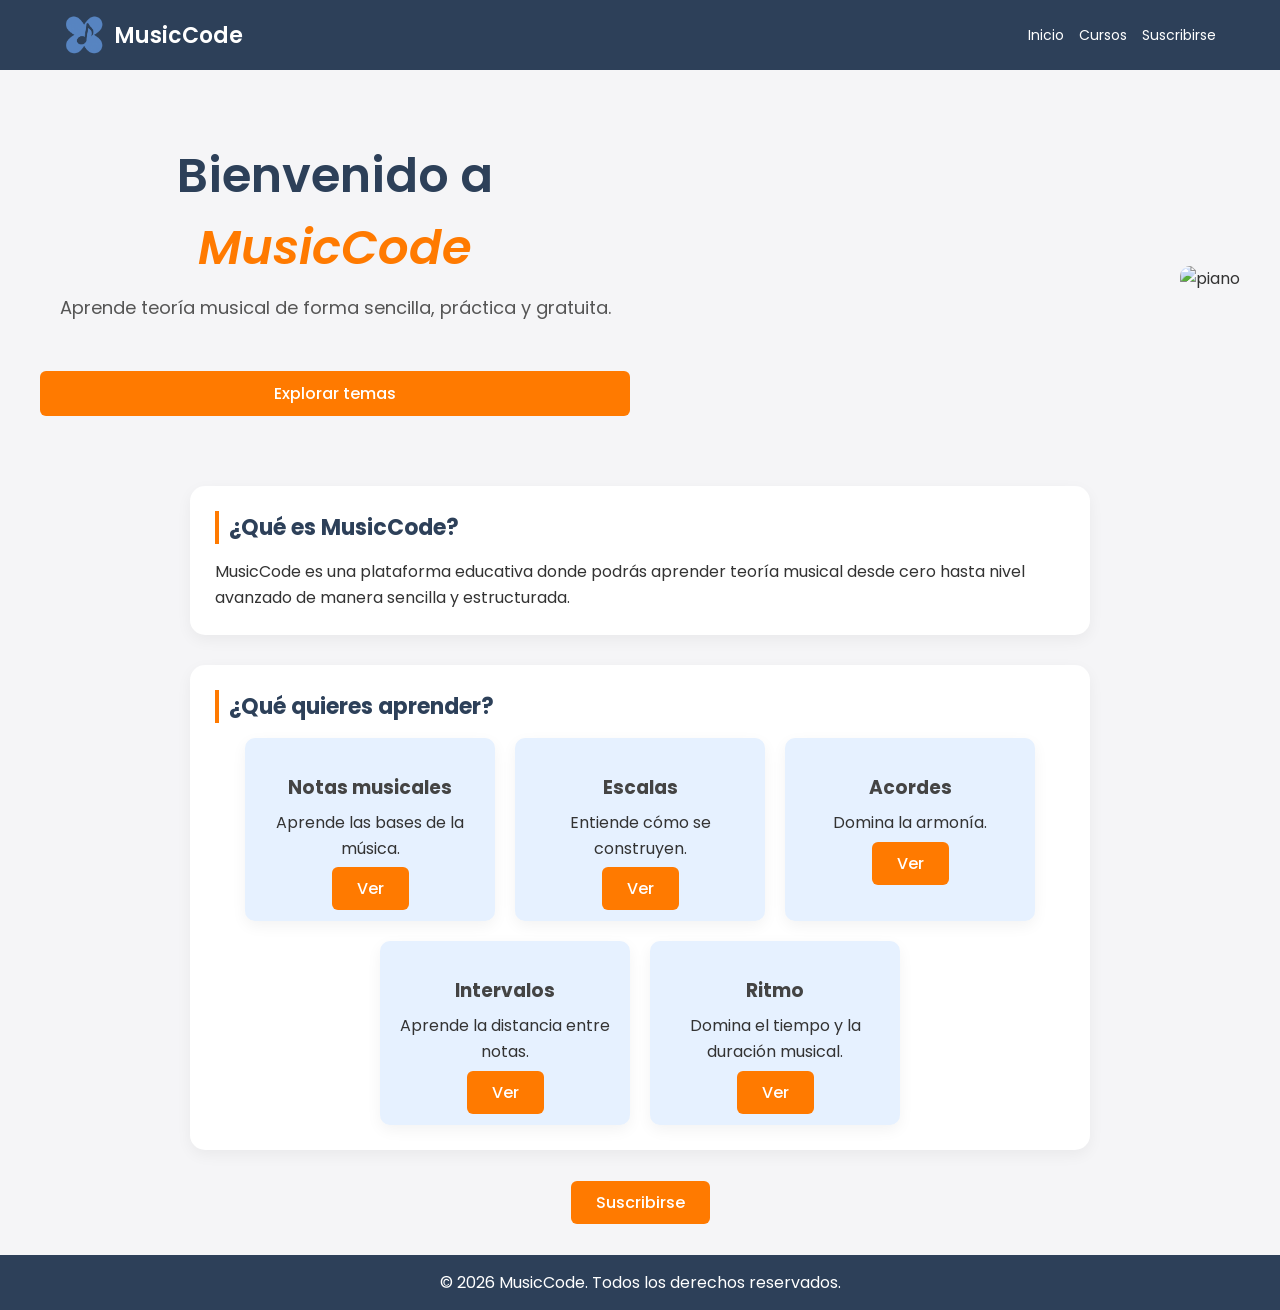
==== index.html @ dd3a49ca "Add files via upload" ====
<!DOCTYPE html>
<html lang="es">

<head>
    <meta charset="UTF-8">
    <meta name="viewport" content="width=device-width, initial-scale=1.0">
    <title>Music Code</title>
    <link rel="shortcut icon" href="img/111.ico" type="x-icon">
    <link rel="stylesheet" href="css/estiloIndex.css">
    <link href="https://fonts.googleapis.com/css2?family=Poppins:wght@300;400;600&display=swap" rel="stylesheet">
</head>

<body>
    <!-- nav -->
    <nav>
        <div class="contenedor-nav">
            <div class="logo">
                <img src="img/111.ico" alt="MusicCode">
                <span>MusicCode</span>
            </div>
            <button class="menu-toggle" aria-label="Abrir menú">☰</button>
            <div class="nav-links">
                <a href="#inicio" class="nav-link">Inicio</a>
                <a href="#cursos" class="nav-link">Cursos</a>
                <a href="subpáginas/Suscribirse.html" class="nav-link">Suscribirse</a> <!-- Quité el / -->
            </div>
        </div>
    </nav>

    <!-- Breve introducción -->
    <header class="hero" id="inicio">
        <div class="hero-texto">
            <h1 class="letrasG">Bienvenido a <em>MusicCode</em></h1>
            <p>Aprende teoría musical de forma sencilla, práctica y gratuita.</p>
            <a href="#cursos" class="btn-terciario">Explorar temas</a>
        </div>

        <div class="hero-img">
            <img src="img/imagen1.jpg" alt="piano">
        </div>
    </header>

    <!-- Sobre lo que trata -->
    <section class="tema-musical">
        <h2>¿Qué es MusicCode?</h2>
        <p>
            MusicCode es una plataforma educativa donde podrás aprender teoría musical
            desde cero hasta nivel avanzado de manera sencilla y estructurada.
        </p>
    </section>

    <!-- Parte cursos -->
    <section class="tema-musical" id="cursos">
        <h2>¿Qué quieres aprender?</h2>

        <div class="cards">
            <div class="card">
                <h3>Notas musicales</h3>
                <p>Aprende las bases de la música.</p>
                <a href="subpáginas/notas.html" class="btn-terciario">Ver</a> <!-- Quité el / -->
            </div>

            <div class="card">
                <h3>Escalas</h3>
                <p>Entiende cómo se construyen.</p>
                <a href="subpáginas/escalas.html" class="btn-terciario">Ver</a> <!-- Quité el / -->
            </div>

            <div class="card">
                <h3>Acordes</h3>
                <p>Domina la armonía.</p>
                <a href="subpáginas/acordes.html" class="btn-terciario">Ver</a> <!-- Quité el / -->
            </div>
            <div class="card">
                <h3>Intervalos</h3>
                <p>Aprende la distancia entre notas.</p>
                <a href="subpáginas/intervalos.html" class="btn-terciario">Ver</a> <!-- Quité el / -->
            </div>

            <div class="card">
                <h3>Ritmo</h3>
                <p>Domina el tiempo y la duración musical.</p>
                <a href="subpáginas/ritmo.html" class="btn-terciario">Ver</a> <!-- Quité el / -->
            </div>
        </div>
    </section>

    <!-- Parte botón suscribirse -->
    <section class="contenedor-botones">
        <a href="subpáginas/Suscribirse.html" class="btn-terciario">Suscribirse</a> <!-- Quité el / -->
    </section>

    <!-- Footer -->
    <footer>
        <p>&copy; 2026 MusicCode. Todos los derechos reservados.</p>
    </footer>
    <script src="js/app.js"></script>
</body>

</html>
---- css/estiloIndex.css ----
*{
    margin: 0;
    padding: 0;
    box-sizing: border-box;
}
.menu-toggle {
    display: none; /* Oculto en escritorio */
    background: none;
    border: none;
    color: white;
    font-size: 28px;
    cursor: pointer;
}
/* GENERAL */
body {
    background-color: #f5f5f7;
    color: #333;
    font-family: 'Poppins', sans-serif;
    padding-top: 100px;
}

/* NAVBAR */
nav {
    background-color: #2d4059;
    position: fixed;
    top: 0;
    width: 100%;
    z-index: 1000;
    padding: 15px 0;
}

.contenedor-nav {
    display: flex;
    justify-content: space-between;
    align-items: center;
    width: 90%;
    margin: auto;
}

.logo {
    display: flex;
    align-items: center;
    gap: 10px;
}

.logo img {
    width: 40px;
}

.logo span {
    color: white;
    font-size: 22px;
    font-weight: 600;
}

.nav-links {
    display: flex;
    gap: 15px;
}

.nav-link {
    color: #fff;
    text-decoration: none;
    font-size: 14px;
    transition: 0.3s;
}

.nav-link:hover {
    color: #ffd369;
}

/* HEADER */
header {
    text-align: center;
    padding: 60px 20px 40px;
}

.letrasG {
    font-size: 48px;
    font-weight: 600;
    color: #2d4059;
}

.letrasG em {
    color: #ff7a00;
}

header p {
    font-size: 18px;
    margin-top: 10px;
    color: #555;
}

/* HERO */
.hero {
    display: flex;
    align-items: center;
    justify-content: space-between;
    padding: 40px;
    gap: 20px;
}

.hero-texto {
    display: flex;
    flex-direction: column;
    justify-content: center;
    width: 50%;
}

.hero-texto .btn-terciario {
    margin-top: 50px;
}

.hero-img {
    width: 50%;
    text-align: right;
}

.hero-img img {
    width: 80%;
    border-radius: 10px;
}

/* SECCIONES */
.tema-musical {
    background: #fff;
    border-radius: 15px;
    padding: 25px;
    margin: 30px auto;
    max-width: 900px;
    box-shadow: 0 5px 15px rgba(0,0,0,0.05);
    transition: 0.3s;
}

.tema-musical:hover {
    transform: translateY(-4px);
}

.tema-musical h2 {
    font-size: 22px;
    margin-bottom: 15px;
    color: #2d4059;
    border-left: 4px solid #ff7a00;
    padding-left: 10px;
}

.tema-musical h3 {
    margin-top: 15px;
    color: #444;
}

.tema-musical p {
    line-height: 1.6;
    margin-top: 8px;
}

.tema-musical ul {
    margin-left: 20px;
    margin-top: 10px;
}

/* CARDS */
.cards {
    display: flex;
    flex-wrap: wrap;
    gap: 20px;
    justify-content: center;
}

.card {
    background: #e6f1ff;
    padding: 20px;
    border-radius: 10px;
    width: 250px;
    text-align: center;
    box-shadow: 0 5px 15px rgba(0,0,0,0.05);
    transition: 0.3s;
}

.card:hover {
    transform: translateY(-5px);
}
.card p {
    margin-bottom: 15px;
}
/* BOTONES */
.contenedor-botones {
    text-align: center;
    margin: 40px 0;
}

.btn-terciario {
    background-color: #ff7a00;
    color: white;   
    padding: 10px 25px;
    border-radius: 6px;
    text-decoration: none;  
    font-weight: 500;
    transition: 0.3s;
}

.btn-terciario:hover {
    background-color: #e56700;
}
.btn-terciario:active {
    transform: scale(0.95);
}
/* FOOTER */
footer {
    background-color: #2d4059;
    color: white;
    text-align: center;
    padding: 15px;
    margin-top: 30px;
}

/* RESPONSIVE */
@media (max-width: 768px) {
    .hero {
        flex-direction: column;
        text-align: center;
    }

    .hero-texto,
    .hero-img {
        width: 100%;
    }

    .hero-img img {
        width: 100%;
    }

    .nav-links {
        display: none;
    }

    .letrasG {
        font-size: 32px;
    }

    header p {
        font-size: 16px;
    }
}
@media (max-width: 768px) {
    .menu-toggle {
        display: block;
    }
    .nav-links {
        display: none;
        flex-direction: column;
        width: 100%;
        background-color: #2d4059;
        position: absolute;
        top: 70px;
        left: 0;
        padding: 20px;
        text-align: center;
    }
    .nav-links.active {
        display: flex;
    }
}
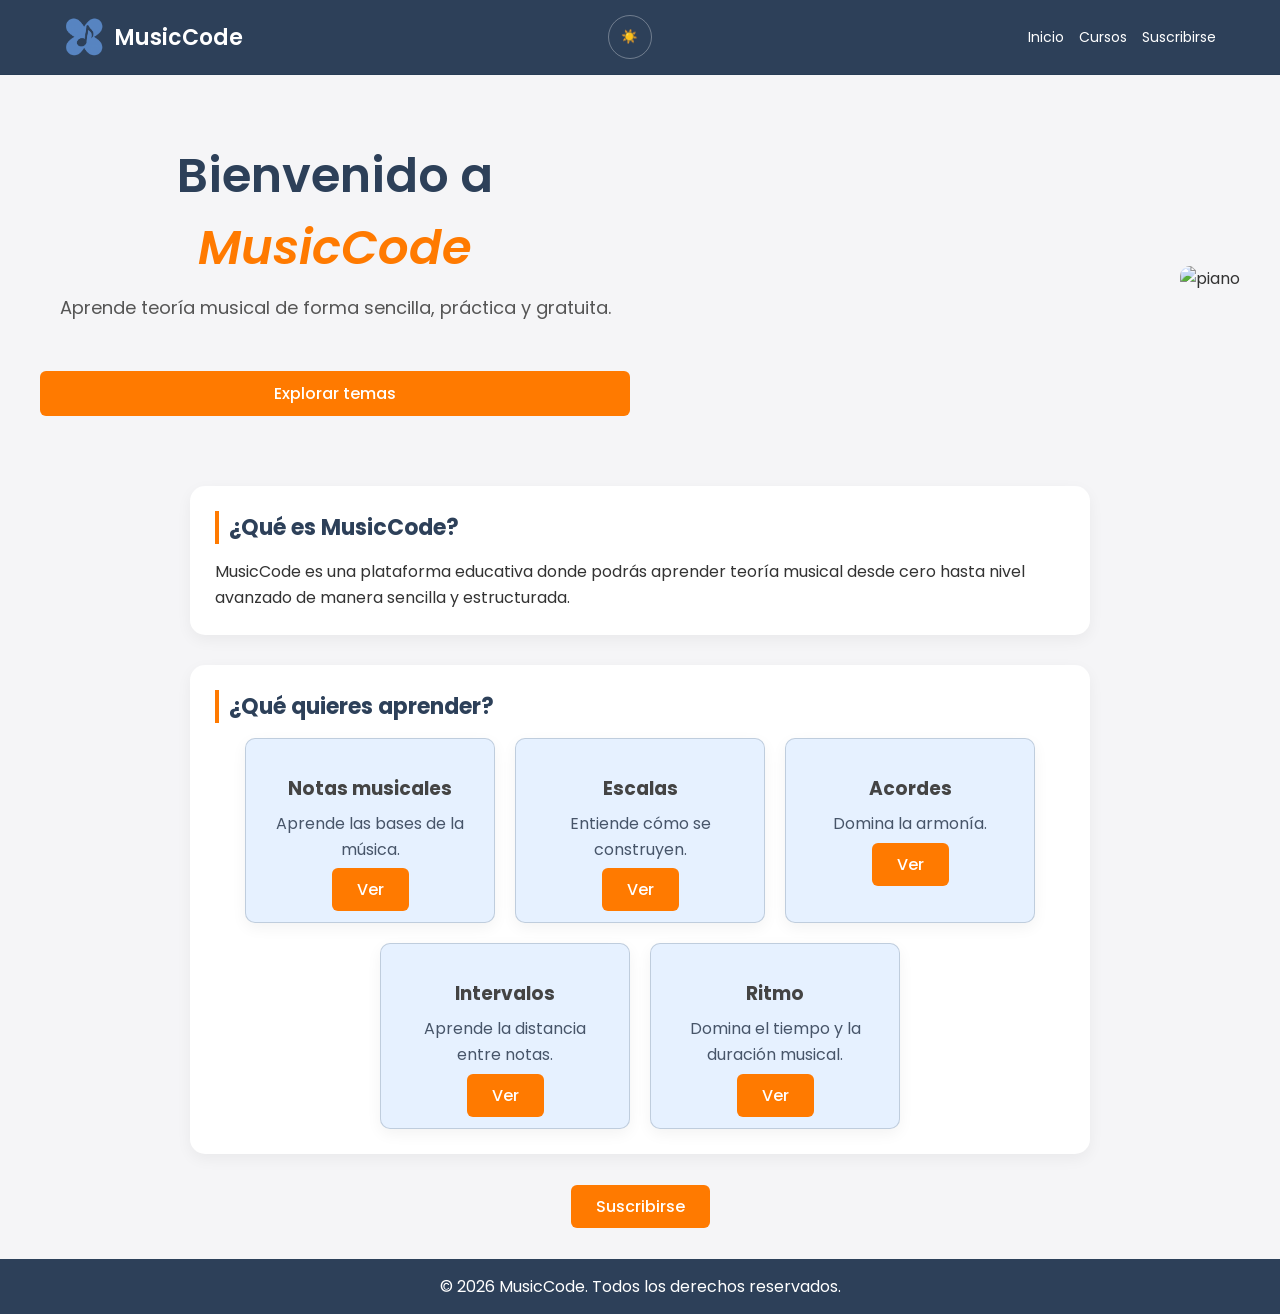
==== commit 7706cdb3: "commit inicial" ====
--- a/index.html
+++ b/index.html
@@ -1,100 +1,105 @@
-<!DOCTYPE html>
-<html lang="es">
-
-<head>
-    <meta charset="UTF-8">
-    <meta name="viewport" content="width=device-width, initial-scale=1.0">
-    <title>Music Code</title>
-    <link rel="shortcut icon" href="img/111.ico" type="x-icon">
-    <link rel="stylesheet" href="css/estiloIndex.css">
-    <link href="https://fonts.googleapis.com/css2?family=Poppins:wght@300;400;600&display=swap" rel="stylesheet">
-</head>
-
-<body>
-    <!-- nav -->
-    <nav>
-        <div class="contenedor-nav">
-            <div class="logo">
-                <img src="img/111.ico" alt="MusicCode">
-                <span>MusicCode</span>
-            </div>
-            <button class="menu-toggle" aria-label="Abrir menú">☰</button>
-            <div class="nav-links">
-                <a href="#inicio" class="nav-link">Inicio</a>
-                <a href="#cursos" class="nav-link">Cursos</a>
-                <a href="subpáginas/Suscribirse.html" class="nav-link">Suscribirse</a> <!-- Quité el / -->
-            </div>
-        </div>
-    </nav>
-
-    <!-- Breve introducción -->
-    <header class="hero" id="inicio">
-        <div class="hero-texto">
-            <h1 class="letrasG">Bienvenido a <em>MusicCode</em></h1>
-            <p>Aprende teoría musical de forma sencilla, práctica y gratuita.</p>
-            <a href="#cursos" class="btn-terciario">Explorar temas</a>
-        </div>
-
-        <div class="hero-img">
-            <img src="img/imagen1.jpg" alt="piano">
-        </div>
-    </header>
-
-    <!-- Sobre lo que trata -->
-    <section class="tema-musical">
-        <h2>¿Qué es MusicCode?</h2>
-        <p>
-            MusicCode es una plataforma educativa donde podrás aprender teoría musical
-            desde cero hasta nivel avanzado de manera sencilla y estructurada.
-        </p>
-    </section>
-
-    <!-- Parte cursos -->
-    <section class="tema-musical" id="cursos">
-        <h2>¿Qué quieres aprender?</h2>
-
-        <div class="cards">
-            <div class="card">
-                <h3>Notas musicales</h3>
-                <p>Aprende las bases de la música.</p>
-                <a href="subpáginas/notas.html" class="btn-terciario">Ver</a> <!-- Quité el / -->
-            </div>
-
-            <div class="card">
-                <h3>Escalas</h3>
-                <p>Entiende cómo se construyen.</p>
-                <a href="subpáginas/escalas.html" class="btn-terciario">Ver</a> <!-- Quité el / -->
-            </div>
-
-            <div class="card">
-                <h3>Acordes</h3>
-                <p>Domina la armonía.</p>
-                <a href="subpáginas/acordes.html" class="btn-terciario">Ver</a> <!-- Quité el / -->
-            </div>
-            <div class="card">
-                <h3>Intervalos</h3>
-                <p>Aprende la distancia entre notas.</p>
-                <a href="subpáginas/intervalos.html" class="btn-terciario">Ver</a> <!-- Quité el / -->
-            </div>
-
-            <div class="card">
-                <h3>Ritmo</h3>
-                <p>Domina el tiempo y la duración musical.</p>
-                <a href="subpáginas/ritmo.html" class="btn-terciario">Ver</a> <!-- Quité el / -->
-            </div>
-        </div>
-    </section>
-
-    <!-- Parte botón suscribirse -->
-    <section class="contenedor-botones">
-        <a href="subpáginas/Suscribirse.html" class="btn-terciario">Suscribirse</a> <!-- Quité el / -->
-    </section>
-
-    <!-- Footer -->
-    <footer>
-        <p>&copy; 2026 MusicCode. Todos los derechos reservados.</p>
-    </footer>
-    <script src="js/app.js"></script>
-</body>
-
+<!DOCTYPE html>
+<html lang="es">
+
+<head>
+    <meta charset="UTF-8">
+    <meta name="viewport" content="width=device-width, initial-scale=1.0">
+    <title>Music Code</title>
+    <link rel="shortcut icon" href="img/111.ico" type="x-icon">
+    <link rel="stylesheet" href="css/estiloIndex.css">
+    <link href="https://fonts.googleapis.com/css2?family=Poppins:wght@300;400;600&display=swap" rel="stylesheet">
+</head>
+
+<body>
+    <!-- nav -->
+    <nav>
+        <div class="contenedor-nav">
+            <div class="logo">
+                <img src="img/111.ico" alt="MusicCode">
+                <span>MusicCode</span>
+            </div>
+            <button class="theme-toggle" id="themeToggle" aria-label="Activar modo oscuro" title="Cambiar tema">
+                <span class="icon-sun" aria-hidden="true">☀️</span>
+                <span class="icon-moon" aria-hidden="true">🌙</span>
+            </button>
+            <button class="menu-toggle" aria-label="Abrir menú">☰</button>
+            <div class="nav-links">
+                <a href="#inicio" class="nav-link">Inicio</a>
+                <a href="#cursos" class="nav-link">Cursos</a>
+                <a href="subpáginas/Suscribirse.html" class="nav-link">Suscribirse</a>
+            </div>
+        </div>
+    </nav>
+
+    <!-- Breve introducción -->
+    <header class="hero" id="inicio">
+        <div class="hero-texto">
+            <h1 class="letrasG">Bienvenido a <em>MusicCode</em></h1>
+            <p>Aprende teoría musical de forma sencilla, práctica y gratuita.</p>
+            <a href="#cursos" class="btn-terciario">Explorar temas</a>
+        </div>
+
+        <div class="hero-img">
+            <img src="img/imagen1.jpg" alt="piano">
+        </div>
+    </header>
+
+    <!-- Sobre lo que trata -->
+    <section class="tema-musical">
+        <h2>¿Qué es MusicCode?</h2>
+        <p>
+            MusicCode es una plataforma educativa donde podrás aprender teoría musical
+            desde cero hasta nivel avanzado de manera sencilla y estructurada.
+        </p>
+    </section>
+
+    <!-- Parte cursos -->
+    <section class="tema-musical" id="cursos">
+        <h2>¿Qué quieres aprender?</h2>
+
+        <div class="cards">
+            <div class="card">
+                <h3>Notas musicales</h3>
+                <p>Aprende las bases de la música.</p>
+                <a href="subpáginas/notas.html" class="btn-terciario">Ver</a>
+            </div>
+
+            <div class="card">
+                <h3>Escalas</h3>
+                <p>Entiende cómo se construyen.</p>
+                <a href="subpáginas/escalas.html" class="btn-terciario">Ver</a>
+            </div>
+
+            <div class="card">
+                <h3>Acordes</h3>
+                <p>Domina la armonía.</p>
+                <a href="subpáginas/acordes.html" class="btn-terciario">Ver</a>
+            </div>
+            <div class="card">
+                <h3>Intervalos</h3>
+                <p>Aprende la distancia entre notas.</p>
+                <a href="subpáginas/intervalos.html" class="btn-terciario">Ver</a>
+            </div>
+
+            <div class="card">
+                <h3>Ritmo</h3>
+                <p>Domina el tiempo y la duración musical.</p>
+                <a href="subpáginas/ritmo.html" class="btn-terciario">Ver</a>
+            </div>
+        </div>
+    </section>
+
+    <!-- Parte botón suscribirse -->
+    <section class="contenedor-botones">
+        <a href="subpáginas/Suscribirse.html" class="btn-terciario">Suscribirse</a>
+    </section>
+
+    <!-- Footer -->
+    <footer>
+        <p>&copy; 2026 MusicCode. Todos los derechos reservados.</p>
+    </footer>
+    <script src="js/app.js"></script>
+    <script src="js/interactivo.js"></script>
+</body>
+
 </html>
--- a/css/estiloIndex.css
+++ b/css/estiloIndex.css
@@ -1,263 +1,417 @@
-*{
-    margin: 0;
-    padding: 0;
-    box-sizing: border-box;
-}
-.menu-toggle {
-    display: none; /* Oculto en escritorio */
-    background: none;
-    border: none;
-    color: white;
-    font-size: 28px;
-    cursor: pointer;
-}
-/* GENERAL */
-body {
-    background-color: #f5f5f7;
-    color: #333;
-    font-family: 'Poppins', sans-serif;
-    padding-top: 100px;
-}
-
-/* NAVBAR */
-nav {
-    background-color: #2d4059;
-    position: fixed;
-    top: 0;
-    width: 100%;
-    z-index: 1000;
-    padding: 15px 0;
-}
-
-.contenedor-nav {
-    display: flex;
-    justify-content: space-between;
-    align-items: center;
-    width: 90%;
-    margin: auto;
-}
-
-.logo {
-    display: flex;
-    align-items: center;
-    gap: 10px;
-}
-
-.logo img {
-    width: 40px;
-}
-
-.logo span {
-    color: white;
-    font-size: 22px;
-    font-weight: 600;
-}
-
-.nav-links {
-    display: flex;
-    gap: 15px;
-}
-
-.nav-link {
-    color: #fff;
-    text-decoration: none;
-    font-size: 14px;
-    transition: 0.3s;
-}
-
-.nav-link:hover {
-    color: #ffd369;
-}
-
-/* HEADER */
-header {
-    text-align: center;
-    padding: 60px 20px 40px;
-}
-
-.letrasG {
-    font-size: 48px;
-    font-weight: 600;
-    color: #2d4059;
-}
-
-.letrasG em {
-    color: #ff7a00;
-}
-
-header p {
-    font-size: 18px;
-    margin-top: 10px;
-    color: #555;
-}
-
-/* HERO */
-.hero {
-    display: flex;
-    align-items: center;
-    justify-content: space-between;
-    padding: 40px;
-    gap: 20px;
-}
-
-.hero-texto {
-    display: flex;
-    flex-direction: column;
-    justify-content: center;
-    width: 50%;
-}
-
-.hero-texto .btn-terciario {
-    margin-top: 50px;
-}
-
-.hero-img {
-    width: 50%;
-    text-align: right;
-}
-
-.hero-img img {
-    width: 80%;
-    border-radius: 10px;
-}
-
-/* SECCIONES */
-.tema-musical {
-    background: #fff;
-    border-radius: 15px;
-    padding: 25px;
-    margin: 30px auto;
-    max-width: 900px;
-    box-shadow: 0 5px 15px rgba(0,0,0,0.05);
-    transition: 0.3s;
-}
-
-.tema-musical:hover {
-    transform: translateY(-4px);
-}
-
-.tema-musical h2 {
-    font-size: 22px;
-    margin-bottom: 15px;
-    color: #2d4059;
-    border-left: 4px solid #ff7a00;
-    padding-left: 10px;
-}
-
-.tema-musical h3 {
-    margin-top: 15px;
-    color: #444;
-}
-
-.tema-musical p {
-    line-height: 1.6;
-    margin-top: 8px;
-}
-
-.tema-musical ul {
-    margin-left: 20px;
-    margin-top: 10px;
-}
-
-/* CARDS */
-.cards {
-    display: flex;
-    flex-wrap: wrap;
-    gap: 20px;
-    justify-content: center;
-}
-
-.card {
-    background: #e6f1ff;
-    padding: 20px;
-    border-radius: 10px;
-    width: 250px;
-    text-align: center;
-    box-shadow: 0 5px 15px rgba(0,0,0,0.05);
-    transition: 0.3s;
-}
-
-.card:hover {
-    transform: translateY(-5px);
-}
-.card p {
-    margin-bottom: 15px;
-}
-/* BOTONES */
-.contenedor-botones {
-    text-align: center;
-    margin: 40px 0;
-}
-
-.btn-terciario {
-    background-color: #ff7a00;
-    color: white;   
-    padding: 10px 25px;
-    border-radius: 6px;
-    text-decoration: none;  
-    font-weight: 500;
-    transition: 0.3s;
-}
-
-.btn-terciario:hover {
-    background-color: #e56700;
-}
-.btn-terciario:active {
-    transform: scale(0.95);
-}
-/* FOOTER */
-footer {
-    background-color: #2d4059;
-    color: white;
-    text-align: center;
-    padding: 15px;
-    margin-top: 30px;
-}
-
-/* RESPONSIVE */
-@media (max-width: 768px) {
-    .hero {
-        flex-direction: column;
-        text-align: center;
-    }
-
-    .hero-texto,
-    .hero-img {
-        width: 100%;
-    }
-
-    .hero-img img {
-        width: 100%;
-    }
-
-    .nav-links {
-        display: none;
-    }
-
-    .letrasG {
-        font-size: 32px;
-    }
-
-    header p {
-        font-size: 16px;
-    }
-}
-@media (max-width: 768px) {
-    .menu-toggle {
-        display: block;
-    }
-    .nav-links {
-        display: none;
-        flex-direction: column;
-        width: 100%;
-        background-color: #2d4059;
-        position: absolute;
-        top: 70px;
-        left: 0;
-        padding: 20px;
-        text-align: center;
-    }
-    .nav-links.active {
-        display: flex;
-    }
+*{
+    margin: 0;
+    padding: 0;
+    box-sizing: border-box;
+}
+.menu-toggle {
+    display: none; /* Oculto en escritorio */
+    background: none;
+    border: none;
+    color: white;
+    font-size: 28px;
+    cursor: pointer;
+}
+:root {
+    --bg: #f5f5f7;
+    --surface: #ffffff;
+    --surface-strong: #e9eef9;
+    --text: #102a43;
+    --muted: #475569;
+    --primary: #2d4059;
+    --accent: #ff7a00;
+    --accent-soft: #ffb366;
+    --border: rgba(16, 42, 67, 0.18);
+    --shadow: 0 20px 50px rgba(16, 42, 67, 0.12);
+    --link: #ffffff;
+    --hero-overlay: rgba(45, 64, 89, 0.55);
+}
+
+@media (prefers-color-scheme: dark) {
+    :root {
+        --bg: #0b1120;
+        --surface: #16213f;
+        --surface-strong: #1f2a54;
+        --text: #f8fafc;
+        --muted: #cbd5e1;
+        --primary: #0f172a;
+        --accent: #fb923c;
+        --accent-soft: #fcd34d;
+        --border: rgba(148, 163, 184, 0.20);
+        --shadow: 0 20px 50px rgba(0, 0, 0, 0.45);
+        --link: #ffffff;
+        --hero-overlay: rgba(2, 10, 23, 0.65);
+    }
+}
+
+[data-theme="dark"] {
+    --bg: #0b1120;
+    --surface: #16213f;
+    --surface-strong: #1f2a54;
+    --text: #f8fafc;
+    --muted: #cbd5e1;
+    --primary: #0f172a;
+    --accent: #fb923c;
+    --accent-soft: #fcd34d;
+    --border: rgba(148, 163, 184, 0.20);
+    --shadow: 0 20px 50px rgba(0, 0, 0, 0.45);
+    --link: #ffffff;
+    --hero-overlay: rgba(2, 10, 23, 0.65);
+}
+
+body {
+    background-color: var(--bg);
+    color: var(--text);
+    font-family: 'Poppins', sans-serif;
+}
+
+nav {
+    background-color: var(--primary);
+    border-bottom: 1px solid var(--border);
+}
+
+.logo span,
+.nav-link,
+.menu-toggle,
+.theme-toggle {
+    color: var(--link);
+}
+
+.theme-toggle {
+    display: inline-flex;
+    align-items: center;
+    justify-content: center;
+    width: 44px;
+    height: 44px;
+    border: 1px solid rgba(255, 255, 255, 0.32);
+    border-radius: 50%;
+    background: transparent;
+    color: var(--link);
+    cursor: pointer;
+    transition: background-color 0.25s ease, transform 0.2s ease;
+    margin-right: 12px;
+}
+
+.theme-toggle:hover {
+    background-color: rgba(255, 255, 255, 0.12);
+    transform: translateY(-1px);
+}
+
+.theme-toggle .icon-moon {
+    display: none;
+}
+
+[data-theme="dark"] .theme-toggle .icon-sun {
+    display: none;
+}
+
+[data-theme="dark"] .theme-toggle .icon-moon {
+    display: inline;
+}
+
+button,
+input,
+select,
+textarea {
+    font-family: inherit;
+    background: var(--surface-strong);
+    border: 1px solid var(--border);
+    color: var(--text);
+}
+
+button:hover,
+select:focus,
+input:focus,
+textarea:focus {
+    outline: none;
+    border-color: var(--accent);
+}
+
+.hero .overlay {
+    background-color: var(--hero-overlay);
+}
+
+a.btn-terciario,
+.btn-principal,
+.btn-arriba {
+    background: var(--accent);
+    color: #fff;
+}
+
+a.btn-terciario:hover,
+.btn-principal:hover,
+.btn-arriba:hover {
+    background: var(--accent-soft);
+}
+
+.card,
+.bloque-info,
+.form-comentarios,
+.formulario-suscripcion,
+.interactive-panel {
+    background: var(--surface);
+    border: 1px solid var(--border);
+    box-shadow: var(--shadow);
+}
+
+.card h3,
+.card h4,
+.bloque-info h2 {
+    color: var(--text);
+}
+
+.card p,
+.bloque-info p,
+.panel-header p {
+    color: var(--muted);
+}
+
+/* GENERAL */
+body {
+    background-color: #f5f5f7;
+    color: #333;
+    font-family: 'Poppins', sans-serif;
+    padding-top: 100px;
+}
+
+/* NAVBAR */
+nav {
+    background-color: #2d4059;
+    position: fixed;
+    top: 0;
+    width: 100%;
+    z-index: 1000;
+    padding: 15px 0;
+}
+
+.contenedor-nav {
+    display: flex;
+    justify-content: space-between;
+    align-items: center;
+    width: 90%;
+    margin: auto;
+}
+
+.logo {
+    display: flex;
+    align-items: center;
+    gap: 10px;
+}
+
+.logo img {
+    width: 40px;
+}
+
+.logo span {
+    color: white;
+    font-size: 22px;
+    font-weight: 600;
+}
+
+.nav-links {
+    display: flex;
+    gap: 15px;
+}
+
+.nav-link {
+    color: #fff;
+    text-decoration: none;
+    font-size: 14px;
+    transition: 0.3s;
+}
+
+.nav-link:hover {
+    color: #ffd369;
+}
+
+/* HEADER */
+header {
+    text-align: center;
+    padding: 60px 20px 40px;
+}
+
+.letrasG {
+    font-size: 48px;
+    font-weight: 600;
+    color: #2d4059;
+}
+
+.letrasG em {
+    color: #ff7a00;
+}
+
+header p {
+    font-size: 18px;
+    margin-top: 10px;
+    color: #555;
+}
+
+/* HERO */
+.hero {
+    display: flex;
+    align-items: center;
+    justify-content: space-between;
+    padding: 40px;
+    gap: 20px;
+}
+
+.hero-texto {
+    display: flex;
+    flex-direction: column;
+    justify-content: center;
+    width: 50%;
+}
+
+.hero-texto .btn-terciario {
+    margin-top: 50px;
+}
+
+.hero-img {
+    width: 50%;
+    text-align: right;
+}
+
+.hero-img img {
+    width: 80%;
+    border-radius: 10px;
+}
+
+/* SECCIONES */
+.tema-musical {
+    background: #fff;
+    border-radius: 15px;
+    padding: 25px;
+    margin: 30px auto;
+    max-width: 900px;
+    box-shadow: 0 5px 15px rgba(0,0,0,0.05);
+    transition: 0.3s;
+}
+
+.tema-musical:hover {
+    transform: translateY(-4px);
+}
+
+.tema-musical h2 {
+    font-size: 22px;
+    margin-bottom: 15px;
+    color: #2d4059;
+    border-left: 4px solid #ff7a00;
+    padding-left: 10px;
+}
+
+.tema-musical h3 {
+    margin-top: 15px;
+    color: #444;
+}
+
+.tema-musical p {
+    line-height: 1.6;
+    margin-top: 8px;
+}
+
+.tema-musical ul {
+    margin-left: 20px;
+    margin-top: 10px;
+}
+
+/* CARDS */
+.cards {
+    display: flex;
+    flex-wrap: wrap;
+    gap: 20px;
+    justify-content: center;
+}
+
+.card {
+    background: #e6f1ff;
+    padding: 20px;
+    border-radius: 10px;
+    width: 250px;
+    text-align: center;
+    box-shadow: 0 5px 15px rgba(0,0,0,0.05);
+    transition: 0.3s;
+}
+
+.card:hover {
+    transform: translateY(-5px);
+}
+.card p {
+    margin-bottom: 15px;
+}
+/* BOTONES */
+.contenedor-botones {
+    text-align: center;
+    margin: 40px 0;
+}
+
+.btn-terciario {
+    background-color: #ff7a00;
+    color: white;   
+    padding: 10px 25px;
+    border-radius: 6px;
+    text-decoration: none;  
+    font-weight: 500;
+    transition: 0.3s;
+}
+
+.btn-terciario:hover {
+    background-color: #e56700;
+}
+.btn-terciario:active {
+    transform: scale(0.95);
+}
+/* FOOTER */
+footer {
+    background-color: #2d4059;
+    color: white;
+    text-align: center;
+    padding: 15px;
+    margin-top: 30px;
+}
+
+/* RESPONSIVE */
+@media (max-width: 768px) {
+    .hero {
+        flex-direction: column;
+        text-align: center;
+    }
+
+    .hero-texto,
+    .hero-img {
+        width: 100%;
+    }
+
+    .hero-img img {
+        width: 100%;
+    }
+
+    .nav-links {
+        display: none;
+    }
+
+    .letrasG {
+        font-size: 32px;
+    }
+
+    header p {
+        font-size: 16px;
+    }
+}
+@media (max-width: 768px) {
+    .menu-toggle {
+        display: block;
+    }
+    .nav-links {
+        display: none;
+        flex-direction: column;
+        width: 100%;
+        background-color: #2d4059;
+        position: absolute;
+        top: 70px;
+        left: 0;
+        padding: 20px;
+        text-align: center;
+    }
+    .nav-links.active {
+        display: flex;
+    }
 }
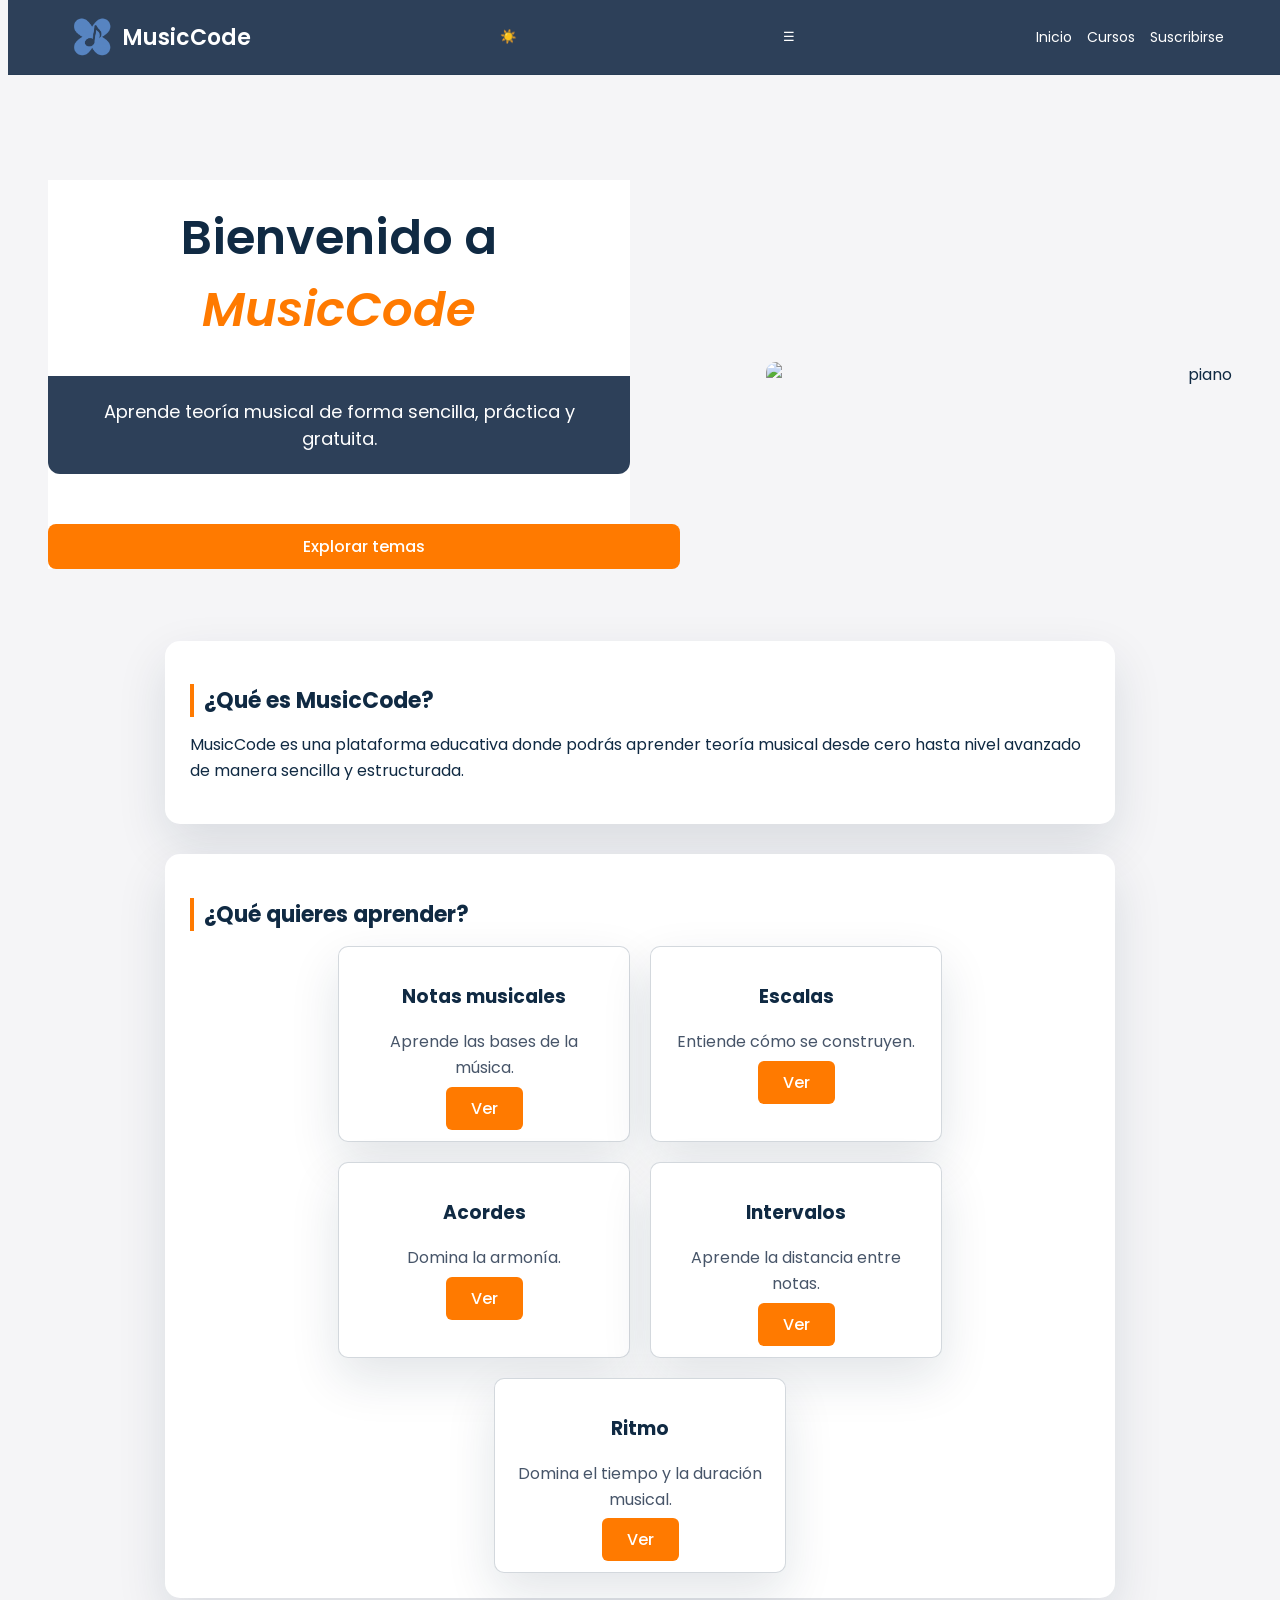
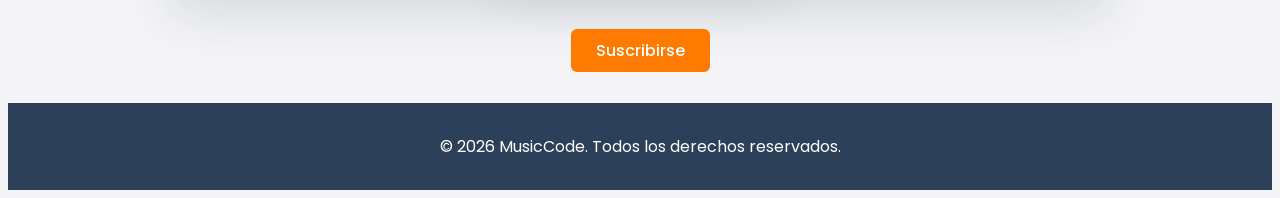
==== commit aa7a2d96: "commit 2" ====
--- a/index.html
+++ b/index.html
@@ -7,6 +7,7 @@
     <title>Music Code</title>
     <link rel="shortcut icon" href="img/111.ico" type="x-icon">
     <link rel="stylesheet" href="css/estiloIndex.css">
+    <link rel="stylesheet" href="css/theme.css">
     <link href="https://fonts.googleapis.com/css2?family=Poppins:wght@300;400;600&display=swap" rel="stylesheet">
 </head>
 
--- a/css/estiloIndex.css
+++ b/css/estiloIndex.css
@@ -1,31 +1,62 @@
 *{
-    margin: 0;
-    padding: 0;
-    box-sizing: border-box;
-}
-.menu-toggle {
-    display: none; /* Oculto en escritorio */
-    background: none;
-    border: none;
-    color: white;
-    font-size: 28px;
-    cursor: pointer;
-}
-:root {
-    --bg: #f5f5f7;
-    --surface: #ffffff;
-    --surface-strong: #e9eef9;
-    --text: #102a43;
-    --muted: #475569;
-    --primary: #2d4059;
-    --accent: #ff7a00;
-    --accent-soft: #ffb366;
-    --border: rgba(16, 42, 67, 0.18);
-    --shadow: 0 20px 50px rgba(16, 42, 67, 0.12);
-    --link: #ffffff;
-    --hero-overlay: rgba(45, 64, 89, 0.55);
-}
-
+    .hero {
+        display: flex;
+        align-items: center;
+        justify-content: space-between;
+        padding: 40px;
+        gap: 20px;
+        max-width: 1200px;
+        margin: 32px auto;
+    }
+    .hero-texto {
+        display: flex;
+        flex-direction: column;
+        justify-content: center;
+        width: 55%;
+    }
+
+    .hero-texto .btn-terciario {
+        margin-top: 36px;
+    }
+
+    .hero-img {
+        width: 40%;
+        text-align: right;
+    }
+
+    .hero-img img {
+        width: 100%;
+        border-radius: 12px;
+        display: inline-block;
+        margin-left: 12px;
+    }
+
+    /* Hero card: título en barra clara y franja inferior oscura con botón ancho */
+    .hero-texto h1 {
+        display: block;
+        background: var(--surface);
+        color: var(--text);
+        padding: 22px 26px;
+        border-radius: 12px 12px 0 0;
+        margin: 0 0 0.5rem 0;
+        font-size: 48px;
+    }
+
+    .hero-texto p {
+        display: block;
+        background: var(--primary);
+        color: var(--link);
+        padding: 22px 26px;
+        border-radius: 0 0 12px 12px;
+        margin: 0;
+    }
+
+    .hero-texto .btn-terciario {
+        display: block;
+        width: 100%;
+        margin: 18px 0 0 0;
+        border-radius: 8px;
+    }
 @media (prefers-color-scheme: dark) {
     :root {
         --bg: #0b1120;
@@ -167,8 +198,8 @@
 
 /* GENERAL */
 body {
-    background-color: #f5f5f7;
-    color: #333;
+    background-color: var(--bg);
+    color: var(--text);
     font-family: 'Poppins', sans-serif;
     padding-top: 100px;
 }
@@ -232,7 +263,7 @@
 .letrasG {
     font-size: 48px;
     font-weight: 600;
-    color: #2d4059;
+    color: var(--text);
 }
 
 .letrasG em {
@@ -242,7 +273,7 @@
 header p {
     font-size: 18px;
     margin-top: 10px;
-    color: #555;
+    color: var(--muted);
 }
 
 /* HERO */
@@ -277,12 +308,12 @@
 
 /* SECCIONES */
 .tema-musical {
-    background: #fff;
+    background: var(--surface);
     border-radius: 15px;
     padding: 25px;
     margin: 30px auto;
     max-width: 900px;
-    box-shadow: 0 5px 15px rgba(0,0,0,0.05);
+    box-shadow: var(--shadow);
     transition: 0.3s;
 }
 
@@ -293,14 +324,14 @@
 .tema-musical h2 {
     font-size: 22px;
     margin-bottom: 15px;
-    color: #2d4059;
-    border-left: 4px solid #ff7a00;
+    color: var(--text);
+    border-left: 4px solid var(--accent);
     padding-left: 10px;
 }
 
 .tema-musical h3 {
     margin-top: 15px;
-    color: #444;
+    color: var(--text);
 }
 
 .tema-musical p {
@@ -322,12 +353,12 @@
 }
 
 .card {
-    background: #e6f1ff;
+    background: var(--surface-strong);
     padding: 20px;
     border-radius: 10px;
     width: 250px;
     text-align: center;
-    box-shadow: 0 5px 15px rgba(0,0,0,0.05);
+    box-shadow: var(--shadow);
     transition: 0.3s;
 }
 
@@ -336,6 +367,7 @@
 }
 .card p {
     margin-bottom: 15px;
+    color: var(--muted);
 }
 /* BOTONES */
 .contenedor-botones {
@@ -344,8 +376,8 @@
 }
 
 .btn-terciario {
-    background-color: #ff7a00;
-    color: white;   
+    background-color: var(--accent);
+    color: var(--link);   
     padding: 10px 25px;
     border-radius: 6px;
     text-decoration: none;  
@@ -361,8 +393,8 @@
 }
 /* FOOTER */
 footer {
-    background-color: #2d4059;
-    color: white;
+    background-color: var(--primary);
+    color: var(--link);
     text-align: center;
     padding: 15px;
     margin-top: 30px;
--- a/css/theme.css
+++ b/css/theme.css
@@ -0,0 +1,294 @@
+:root {
+    --bg: #f5f5f7;
+    --surface: #ffffff;
+    --surface-strong: #e9eef9;
+    --text: #102a43;
+    --muted: #475569;
+    --primary: #2d4059;
+    --accent: #ff7a00;
+    --accent-soft: #ffb366;
+    --border: rgba(16, 42, 67, 0.18);
+    --shadow: 0 20px 50px rgba(16, 42, 67, 0.12);
+    --link: #ffffff;
+    --hero-overlay: rgba(45, 64, 89, 0.55);
+    color-scheme: light;
+}
+
+:root[data-theme="dark"] {
+    color-scheme: dark;
+}
+
+@media (prefers-color-scheme: dark) {
+    :root {
+        --bg: #0b1120;
+        --surface: #16213f;
+        --surface-strong: #1f2a54;
+        --text: #f8fafc;
+        --muted: #cbd5e1;
+        --primary: #0f172a;
+        --accent: #fb923c;
+        --accent-soft: #fcd34d;
+        --border: rgba(148, 163, 184, 0.20);
+        --shadow: 0 20px 50px rgba(0, 0, 0, 0.45);
+        --link: #ffffff;
+        --hero-overlay: rgba(2, 10, 23, 0.65);
+    }
+}
+
+[data-theme="light"] {
+    --bg: #f5f5f7;
+    --surface: #ffffff;
+    --surface-strong: #e9eef9;
+    --text: #102a43;
+    --muted: #475569;
+    --primary: #2d4059;
+    --accent: #ff7a00;
+    --accent-soft: #ffb366;
+    --border: rgba(16, 42, 67, 0.18);
+    --shadow: 0 20px 50px rgba(16, 42, 67, 0.12);
+    --link: #ffffff;
+    --hero-overlay: rgba(45, 64, 89, 0.55);
+}
+
+[data-theme="dark"] {
+    --bg: #0b1120;
+    --surface: #16213f;
+    --surface-strong: #1f2a54;
+    --text: #f8fafc;
+    --muted: #cbd5e1;
+    --primary: #0f172a;
+    --accent: #fb923c;
+    --accent-soft: #fcd34d;
+    --border: rgba(148, 163, 184, 0.20);
+    --shadow: 0 20px 50px rgba(0, 0, 0, 0.45);
+    --link: #ffffff;
+    --hero-overlay: rgba(2, 10, 23, 0.65);
+}
+
+body {
+    background: var(--bg) !important;
+    color: var(--text) !important;
+}
+
+.nav-links,
+.card,
+.bloque-info,
+.form-comentarios,
+.formulario-suscripcion,
+.comentarios,
+.comentario-ejemplo,
+.interactive-panel,
+.texto-info,
+.orden,
+.hero-texto,
+.keyboard,
+.key,
+.scale-result,
+.chord-result {
+    background: var(--surface) !important;
+    color: var(--text) !important;
+    border-color: var(--border) !important;
+}
+
+nav {
+    background: var(--primary) !important;
+}
+
+.nav-links {
+    background: transparent !important;
+}
+
+.theme-toggle,
+.menu-toggle {
+    background: transparent !important;
+    color: var(--link) !important;
+    border: none !important;
+}
+
+.nav-link,
+.logo span {
+    color: var(--link) !important;
+}
+
+.nav-link:hover,
+.btn-arriba:hover,
+.form-comentarios button:hover,
+.comentario-ejemplo:hover {
+    background: var(--accent-soft) !important;
+    color: var(--text) !important;
+}
+
+.hero .overlay {
+    background-color: var(--hero-overlay) !important;
+}
+
+.hero-texto h1 {
+    color: var(--text) !important;
+    background-color: transparent !important;
+}
+
+/* Ajustes específicos para cada tema para mantener la paleta pero mejorar contraste */
+[data-theme="light"] .hero-texto h1 {
+    background-color: rgba(255, 255, 255, 0.72) !important;
+}
+
+[data-theme="dark"] .hero-texto h1 {
+    background-color: rgba(255, 255, 255, 0.04) !important;
+}
+
+.subtitulo-box {
+    background: var(--primary) !important;
+    color: var(--link) !important;
+}
+
+.texto-info,
+.comentarios,
+.comentario-ejemplo {
+    background: var(--surface) !important;
+    color: var(--text) !important;
+}
+
+.form-comentarios input,
+.form-comentarios textarea {
+    background: var(--surface-strong) !important;
+    border: 1px solid var(--border) !important;
+    color: var(--text) !important;
+}
+
+.form-comentarios button,
+.btn-arriba,
+.a.btn-terciario,
+.btn-principal {
+    background: var(--accent) !important;
+    color: #fff !important;
+}
+
+.form-comentarios button:hover,
+.btn-arriba:hover {
+    background: var(--accent-soft) !important;
+    color: var(--text) !important;
+}
+
+.comentario-ejemplo {
+    border-top: 5px solid var(--accent-soft) !important;
+}
+
+.key.black {
+    background: #1b243b !important;
+    color: #f8fafc !important;
+}
+
+/* Mejor contraste de tarjetas en modo oscuro sin cambiar paleta */
+[data-theme="dark"] .card,
+[data-theme="dark"] .bloque-info,
+[data-theme="dark"] .interactive-panel,
+[data-theme="dark"] .texto-info {
+    background: rgba(255,255,255,0.03) !important;
+    border-color: rgba(255,255,255,0.04) !important;
+    box-shadow: 0 10px 30px rgba(0,0,0,0.45) !important;
+}
+
+[data-theme="dark"] .hero-texto h1,
+[data-theme="dark"] .hero-texto p {
+    background: rgba(255,255,255,0.03) !important;
+    color: var(--link) !important;
+}
+
+[data-theme="dark"] .card h3,
+[data-theme="dark"] .card h4,
+[data-theme="dark"] .bloque-info h2,
+[data-theme="dark"] .panel-header h2,
+[data-theme="dark"] .subtitulo-box h2 {
+    color: var(--text) !important;
+}
+
+[data-theme="dark"] .card p,
+[data-theme="dark"] .bloque-info p,
+[data-theme="dark"] .panel-header p,
+[data-theme="dark"] .texto-info p {
+    color: rgba(248,250,252,0.8) !important;
+}
+
+/* Comentarios: nombre en blanco en modo oscuro */
+[data-theme="dark"] .comentario-ejemplo h4 {
+    color: var(--link) !important;
+}
+
+/* Hero: variantes para modo oscuro */
+[data-theme="dark"] .hero-texto h1 {
+    background: rgba(255,255,255,0.04) !important;
+    color: var(--link) !important;
+}
+
+/* Asegurar que los títulos dentro de los recuadros primarios sean legibles (blancos) */
+.subtitulo-box h2,
+.subtitulo-box {
+    color: var(--link) !important;
+}
+
+[data-theme="dark"] .hero-texto p {
+    background: rgba(255,255,255,0.03) !important;
+    color: rgba(248,250,252,0.9) !important;
+}
+
+/* Formulario: colores y contraste en modo oscuro */
+[data-theme="dark"] .form-comentarios,
+[data-theme="dark"] .formulario-suscripcion {
+    background: rgba(255,255,255,0.02) !important;
+    border-color: rgba(255,255,255,0.04) !important;
+    box-shadow: 0 12px 30px rgba(0,0,0,0.55) !important;
+}
+
+[data-theme="dark"] .form-comentarios input,
+[data-theme="dark"] .form-comentarios textarea,
+[data-theme="dark"] .form-comentarios select,
+[data-theme="dark"] .formulario-suscripcion input,
+[data-theme="dark"] .formulario-suscripcion textarea,
+[data-theme="dark"] .formulario-suscripcion select {
+    background: rgba(255,255,255,0.03) !important;
+    border: 1px solid rgba(255,255,255,0.06) !important;
+    color: var(--text) !important;
+}
+
+[data-theme="dark"] .form-comentarios input::placeholder,
+[data-theme="dark"] .form-comentarios textarea::placeholder,
+[data-theme="dark"] .formulario-suscripcion input::placeholder,
+[data-theme="dark"] .formulario-suscripcion textarea::placeholder {
+    color: rgba(248,250,252,0.55) !important;
+}
+
+/* Formularios: etiquetas y placeholders legibles en modo oscuro */
+[data-theme="dark"] .formulario-suscripcion label,
+[data-theme="dark"] .form-comentarios label,
+[data-theme="dark"] .campo label,
+[data-theme="dark"] .tema-musical label,
+[data-theme="dark"] .formulario-suscripcion .campo label {
+    color: var(--link) !important;
+    font-weight: 600 !important;
+}
+
+[data-theme="dark"] .formulario-suscripcion input::placeholder,
+[data-theme="dark"] .formulario-suscripcion textarea::placeholder,
+[data-theme="dark"] .formulario-suscripcion select::placeholder,
+[data-theme="dark"] .tema-musical input::placeholder,
+[data-theme="dark"] .tema-musical textarea::placeholder {
+    color: rgba(248,250,252,0.6) !important;
+}
+
+/* Asegurar color del texto dentro de selects en modo oscuro */
+[data-theme="dark"] .formulario-suscripcion select,
+[data-theme="dark"] .form-comentarios select,
+[data-theme="dark"] .tema-musical select {
+    color: var(--text) !important;
+}
+
+[data-theme="dark"] .form-comentarios button,
+[data-theme="dark"] .formulario-suscripcion button {
+    background: var(--accent) !important;
+    color: var(--link) !important;
+}
+
+.key.active {
+    background: var(--accent) !important;
+    color: #fff !important;
+}
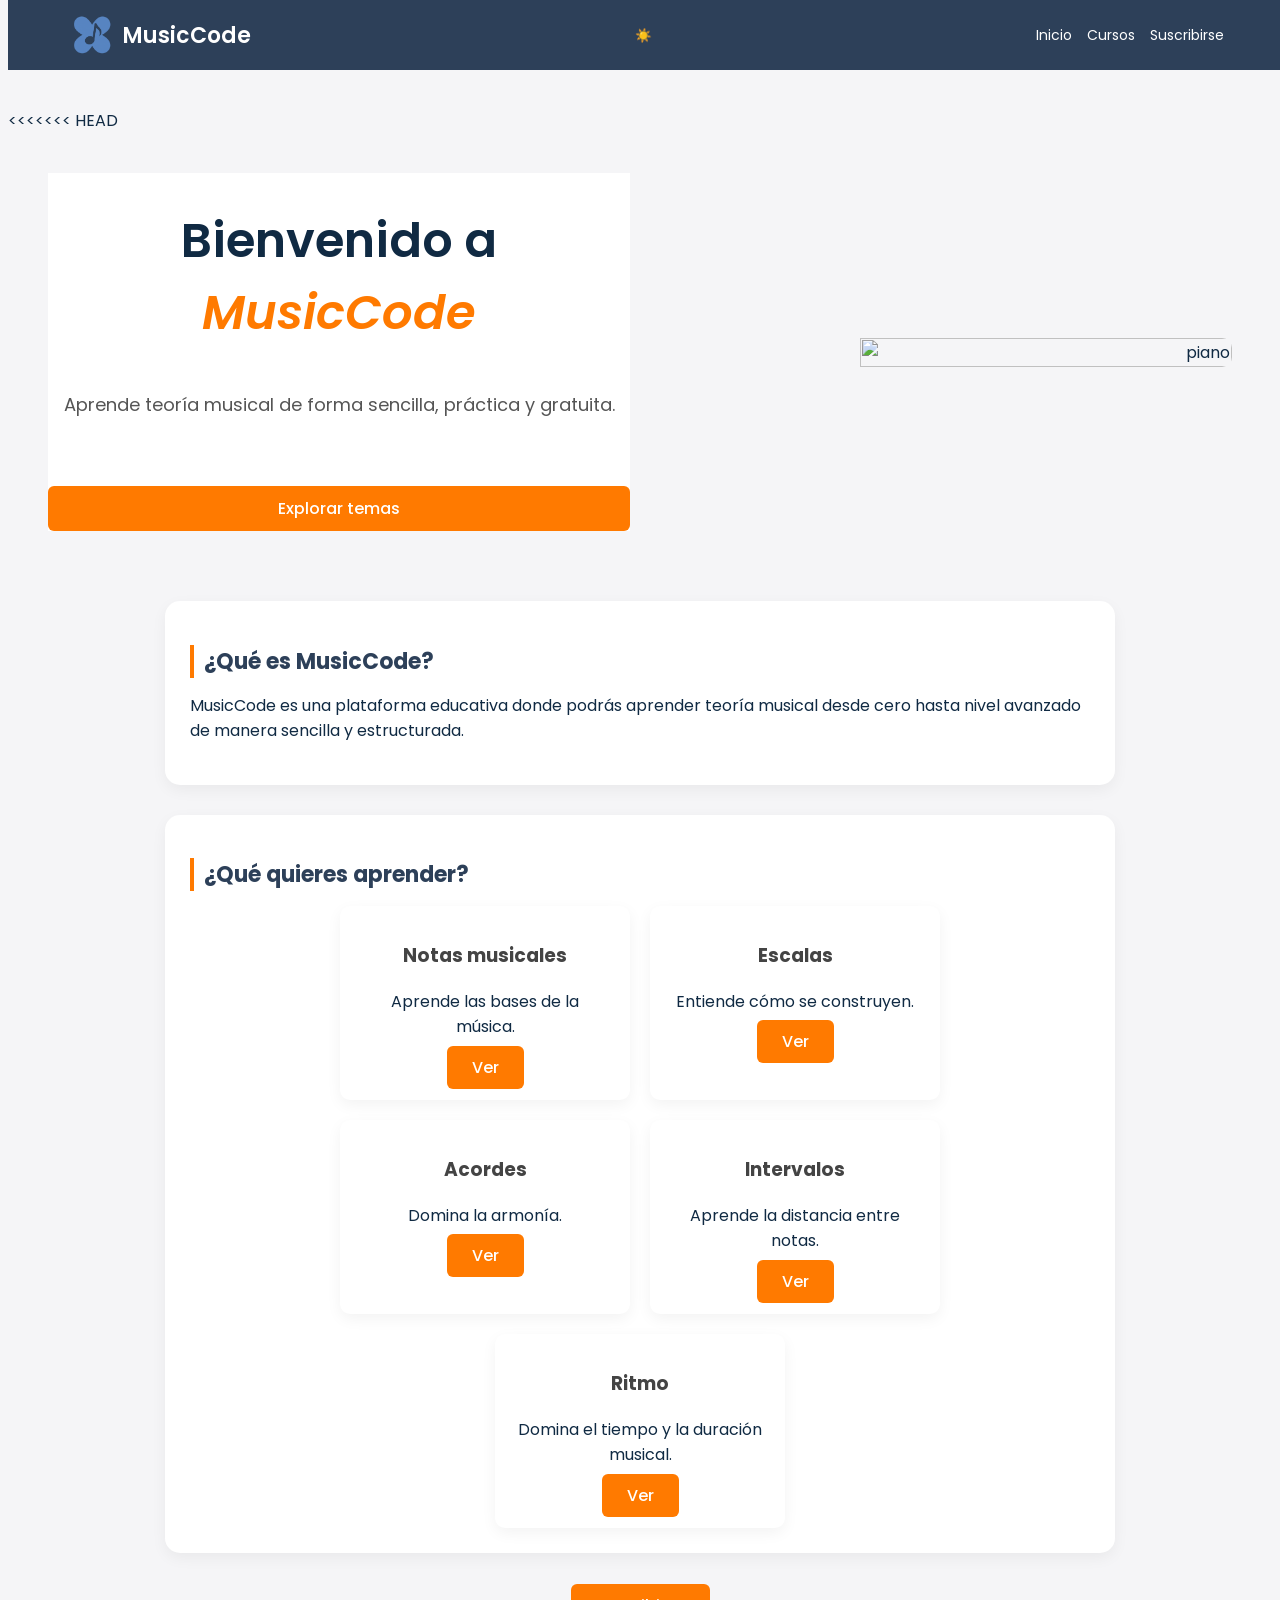
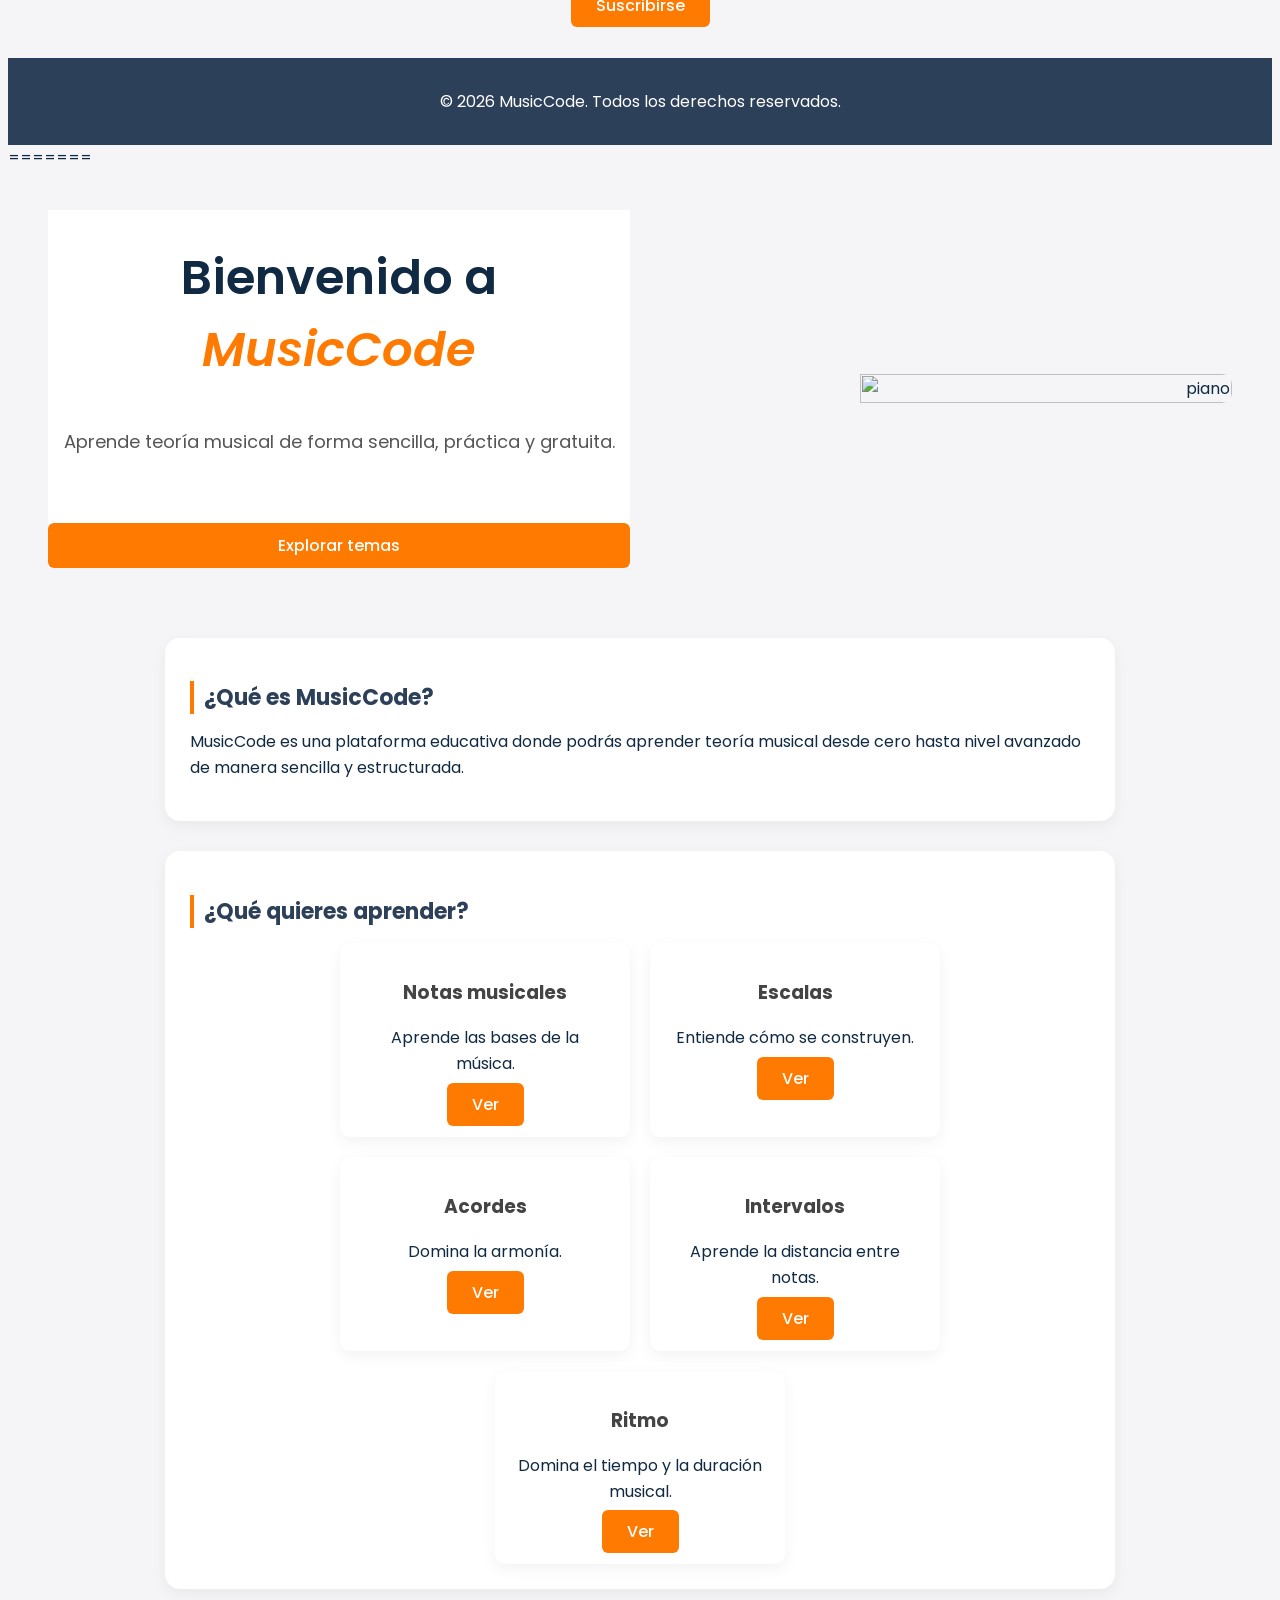
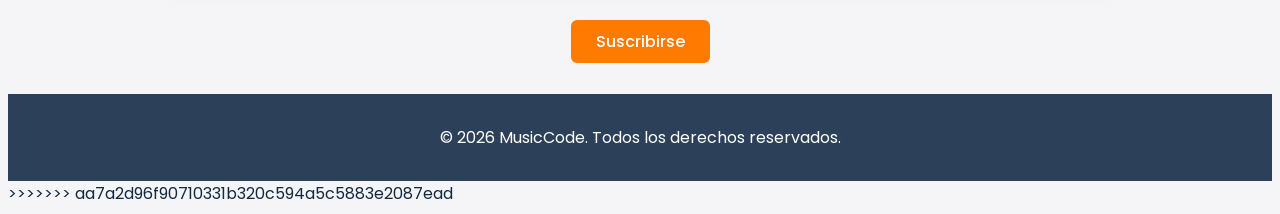
==== commit 6a67ebd7: "fusion develop con main" ====
--- a/index.html
+++ b/index.html
@@ -1,3 +1,104 @@
+<<<<<<< HEAD
+<!DOCTYPE html>
+<html lang="es">
+
+<head>
+    <meta charset="UTF-8">
+    <meta name="viewport" content="width=device-width, initial-scale=1.0">
+    <title>Music Code</title>
+    <link rel="shortcut icon" href="img/111.ico" type="x-icon">
+    <link rel="stylesheet" href="css/estiloIndex.css">
+    <link href="https://fonts.googleapis.com/css2?family=Poppins:wght@300;400;600&display=swap" rel="stylesheet">
+</head>
+
+<body>
+    <!-- nav -->
+    <nav>
+        <div class="contenedor-nav">
+            <div class="logo">
+                <img src="img/111.ico" alt="MusicCode">
+                <span>MusicCode</span>
+            </div>
+            <button class="menu-toggle" aria-label="Abrir menú">☰</button>
+            <div class="nav-links">
+                <a href="#inicio" class="nav-link">Inicio</a>
+                <a href="#cursos" class="nav-link">Cursos</a>
+                <a href="subpáginas/Suscribirse.html" class="nav-link">Suscribirse</a> <!-- Quité el / -->
+            </div>
+        </div>
+    </nav>
+
+    <!-- Breve introducción -->
+    <header class="hero" id="inicio">
+        <div class="hero-texto">
+            <h1 class="letrasG">Bienvenido a <em>MusicCode</em></h1>
+            <p>Aprende teoría musical de forma sencilla, práctica y gratuita.</p>
+            <a href="#cursos" class="btn-terciario">Explorar temas</a>
+        </div>
+
+        <div class="hero-img">
+            <img src="img/imagen1.jpg" alt="piano">
+        </div>
+    </header>
+
+    <!-- Sobre lo que trata -->
+    <section class="tema-musical">
+        <h2>¿Qué es MusicCode?</h2>
+        <p>
+            MusicCode es una plataforma educativa donde podrás aprender teoría musical
+            desde cero hasta nivel avanzado de manera sencilla y estructurada.
+        </p>
+    </section>
+
+    <!-- Parte cursos -->
+    <section class="tema-musical" id="cursos">
+        <h2>¿Qué quieres aprender?</h2>
+
+        <div class="cards">
+            <div class="card">
+                <h3>Notas musicales</h3>
+                <p>Aprende las bases de la música.</p>
+                <a href="subpáginas/notas.html" class="btn-terciario">Ver</a> <!-- Quité el / -->
+            </div>
+
+            <div class="card">
+                <h3>Escalas</h3>
+                <p>Entiende cómo se construyen.</p>
+                <a href="subpáginas/escalas.html" class="btn-terciario">Ver</a> <!-- Quité el / -->
+            </div>
+
+            <div class="card">
+                <h3>Acordes</h3>
+                <p>Domina la armonía.</p>
+                <a href="subpáginas/acordes.html" class="btn-terciario">Ver</a> <!-- Quité el / -->
+            </div>
+            <div class="card">
+                <h3>Intervalos</h3>
+                <p>Aprende la distancia entre notas.</p>
+                <a href="subpáginas/intervalos.html" class="btn-terciario">Ver</a> <!-- Quité el / -->
+            </div>
+
+            <div class="card">
+                <h3>Ritmo</h3>
+                <p>Domina el tiempo y la duración musical.</p>
+                <a href="subpáginas/ritmo.html" class="btn-terciario">Ver</a> <!-- Quité el / -->
+            </div>
+        </div>
+    </section>
+
+    <!-- Parte botón suscribirse -->
+    <section class="contenedor-botones">
+        <a href="subpáginas/Suscribirse.html" class="btn-terciario">Suscribirse</a> <!-- Quité el / -->
+    </section>
+
+    <!-- Footer -->
+    <footer>
+        <p>&copy; 2026 MusicCode. Todos los derechos reservados.</p>
+    </footer>
+    <script src="js/app.js"></script>
+</body>
+
+=======
 <!DOCTYPE html>
 <html lang="es">
 
@@ -103,4 +204,5 @@
     <script src="js/interactivo.js"></script>
 </body>
 
+>>>>>>> aa7a2d96f90710331b320c594a5c5883e2087ead
 </html>
--- a/css/estiloIndex.css
+++ b/css/estiloIndex.css
@@ -1,3 +1,267 @@
+<<<<<<< HEAD
+*{
+    margin: 0;
+    padding: 0;
+    box-sizing: border-box;
+}
+.menu-toggle {
+    display: none; /* Oculto en escritorio */
+    background: none;
+    border: none;
+    color: white;
+    font-size: 28px;
+    cursor: pointer;
+}
+/* GENERAL */
+body {
+    background-color: #f5f5f7;
+    color: #333;
+    font-family: 'Poppins', sans-serif;
+    padding-top: 100px;
+}
+
+/* NAVBAR */
+nav {
+    background-color: #2d4059;
+    position: fixed;
+    top: 0;
+    width: 100%;
+    z-index: 1000;
+    padding: 15px 0;
+}
+
+.contenedor-nav {
+    display: flex;
+    justify-content: space-between;
+    align-items: center;
+    width: 90%;
+    margin: auto;
+}
+
+.logo {
+    display: flex;
+    align-items: center;
+    gap: 10px;
+}
+
+.logo img {
+    width: 40px;
+}
+
+.logo span {
+    color: white;
+    font-size: 22px;
+    font-weight: 600;
+}
+
+.nav-links {
+    display: flex;
+    gap: 15px;
+}
+
+.nav-link {
+    color: #fff;
+    text-decoration: none;
+    font-size: 14px;
+    transition: 0.3s;
+}
+
+.nav-link:hover {
+    color: #ffd369;
+}
+
+/* HEADER */
+header {
+    text-align: center;
+    padding: 60px 20px 40px;
+}
+
+.letrasG {
+    font-size: 48px;
+    font-weight: 600;
+    color: #2d4059;
+}
+
+.letrasG em {
+    color: #ff7a00;
+}
+
+header p {
+    font-size: 18px;
+    margin-top: 10px;
+    color: #555;
+}
+
+/* HERO */
+.hero {
+    display: flex;
+    align-items: center;
+    justify-content: space-between;
+    padding: 40px;
+    gap: 20px;
+}
+
+.hero-texto {
+    display: flex;
+    flex-direction: column;
+    justify-content: center;
+    width: 50%;
+}
+
+.hero-texto .btn-terciario {
+    margin-top: 50px;
+}
+
+.hero-img {
+    width: 50%;
+    text-align: right;
+}
+
+.hero-img img {
+    width: 80%;
+    border-radius: 10px;
+}
+
+/* SECCIONES */
+.tema-musical {
+    background: #fff;
+    border-radius: 15px;
+    padding: 25px;
+    margin: 30px auto;
+    max-width: 900px;
+    box-shadow: 0 5px 15px rgba(0,0,0,0.05);
+    transition: 0.3s;
+}
+
+.tema-musical:hover {
+    transform: translateY(-4px);
+}
+
+.tema-musical h2 {
+    font-size: 22px;
+    margin-bottom: 15px;
+    color: #2d4059;
+    border-left: 4px solid #ff7a00;
+    padding-left: 10px;
+}
+
+.tema-musical h3 {
+    margin-top: 15px;
+    color: #444;
+}
+
+.tema-musical p {
+    line-height: 1.6;
+    margin-top: 8px;
+}
+
+.tema-musical ul {
+    margin-left: 20px;
+    margin-top: 10px;
+}
+
+/* CARDS */
+.cards {
+    display: flex;
+    flex-wrap: wrap;
+    gap: 20px;
+    justify-content: center;
+}
+
+.card {
+    background: #e6f1ff;
+    padding: 20px;
+    border-radius: 10px;
+    width: 250px;
+    text-align: center;
+    box-shadow: 0 5px 15px rgba(0,0,0,0.05);
+    transition: 0.3s;
+}
+
+.card:hover {
+    transform: translateY(-5px);
+}
+.card p {
+    margin-bottom: 15px;
+}
+/* BOTONES */
+.contenedor-botones {
+    text-align: center;
+    margin: 40px 0;
+}
+
+.btn-terciario {
+    background-color: #ff7a00;
+    color: white;   
+    padding: 10px 25px;
+    border-radius: 6px;
+    text-decoration: none;  
+    font-weight: 500;
+    transition: 0.3s;
+}
+
+.btn-terciario:hover {
+    background-color: #e56700;
+}
+.btn-terciario:active {
+    transform: scale(0.95);
+}
+/* FOOTER */
+footer {
+    background-color: #2d4059;
+    color: white;
+    text-align: center;
+    padding: 15px;
+    margin-top: 30px;
+}
+
+/* RESPONSIVE */
+@media (max-width: 768px) {
+    .hero {
+        flex-direction: column;
+        text-align: center;
+    }
+
+    .hero-texto,
+    .hero-img {
+        width: 100%;
+    }
+
+    .hero-img img {
+        width: 100%;
+    }
+
+    .nav-links {
+        display: none;
+    }
+
+    .letrasG {
+        font-size: 32px;
+    }
+
+    header p {
+        font-size: 16px;
+    }
+}
+@media (max-width: 768px) {
+    .menu-toggle {
+        display: block;
+    }
+    .nav-links {
+        display: none;
+        flex-direction: column;
+        width: 100%;
+        background-color: #2d4059;
+        position: absolute;
+        top: 70px;
+        left: 0;
+        padding: 20px;
+        text-align: center;
+    }
+    .nav-links.active {
+        display: flex;
+    }
+=======
 *{
     .hero {
         display: flex;
@@ -446,4 +710,5 @@
     .nav-links.active {
         display: flex;
     }
+>>>>>>> aa7a2d96f90710331b320c594a5c5883e2087ead
 }
--- a/css/estiloIndex.css
+++ b/css/estiloIndex.css
@@ -1,3 +1,267 @@
+<<<<<<< HEAD
+*{
+    margin: 0;
+    padding: 0;
+    box-sizing: border-box;
+}
+.menu-toggle {
+    display: none; /* Oculto en escritorio */
+    background: none;
+    border: none;
+    color: white;
+    font-size: 28px;
+    cursor: pointer;
+}
+/* GENERAL */
+body {
+    background-color: #f5f5f7;
+    color: #333;
+    font-family: 'Poppins', sans-serif;
+    padding-top: 100px;
+}
+
+/* NAVBAR */
+nav {
+    background-color: #2d4059;
+    position: fixed;
+    top: 0;
+    width: 100%;
+    z-index: 1000;
+    padding: 15px 0;
+}
+
+.contenedor-nav {
+    display: flex;
+    justify-content: space-between;
+    align-items: center;
+    width: 90%;
+    margin: auto;
+}
+
+.logo {
+    display: flex;
+    align-items: center;
+    gap: 10px;
+}
+
+.logo img {
+    width: 40px;
+}
+
+.logo span {
+    color: white;
+    font-size: 22px;
+    font-weight: 600;
+}
+
+.nav-links {
+    display: flex;
+    gap: 15px;
+}
+
+.nav-link {
+    color: #fff;
+    text-decoration: none;
+    font-size: 14px;
+    transition: 0.3s;
+}
+
+.nav-link:hover {
+    color: #ffd369;
+}
+
+/* HEADER */
+header {
+    text-align: center;
+    padding: 60px 20px 40px;
+}
+
+.letrasG {
+    font-size: 48px;
+    font-weight: 600;
+    color: #2d4059;
+}
+
+.letrasG em {
+    color: #ff7a00;
+}
+
+header p {
+    font-size: 18px;
+    margin-top: 10px;
+    color: #555;
+}
+
+/* HERO */
+.hero {
+    display: flex;
+    align-items: center;
+    justify-content: space-between;
+    padding: 40px;
+    gap: 20px;
+}
+
+.hero-texto {
+    display: flex;
+    flex-direction: column;
+    justify-content: center;
+    width: 50%;
+}
+
+.hero-texto .btn-terciario {
+    margin-top: 50px;
+}
+
+.hero-img {
+    width: 50%;
+    text-align: right;
+}
+
+.hero-img img {
+    width: 80%;
+    border-radius: 10px;
+}
+
+/* SECCIONES */
+.tema-musical {
+    background: #fff;
+    border-radius: 15px;
+    padding: 25px;
+    margin: 30px auto;
+    max-width: 900px;
+    box-shadow: 0 5px 15px rgba(0,0,0,0.05);
+    transition: 0.3s;
+}
+
+.tema-musical:hover {
+    transform: translateY(-4px);
+}
+
+.tema-musical h2 {
+    font-size: 22px;
+    margin-bottom: 15px;
+    color: #2d4059;
+    border-left: 4px solid #ff7a00;
+    padding-left: 10px;
+}
+
+.tema-musical h3 {
+    margin-top: 15px;
+    color: #444;
+}
+
+.tema-musical p {
+    line-height: 1.6;
+    margin-top: 8px;
+}
+
+.tema-musical ul {
+    margin-left: 20px;
+    margin-top: 10px;
+}
+
+/* CARDS */
+.cards {
+    display: flex;
+    flex-wrap: wrap;
+    gap: 20px;
+    justify-content: center;
+}
+
+.card {
+    background: #e6f1ff;
+    padding: 20px;
+    border-radius: 10px;
+    width: 250px;
+    text-align: center;
+    box-shadow: 0 5px 15px rgba(0,0,0,0.05);
+    transition: 0.3s;
+}
+
+.card:hover {
+    transform: translateY(-5px);
+}
+.card p {
+    margin-bottom: 15px;
+}
+/* BOTONES */
+.contenedor-botones {
+    text-align: center;
+    margin: 40px 0;
+}
+
+.btn-terciario {
+    background-color: #ff7a00;
+    color: white;   
+    padding: 10px 25px;
+    border-radius: 6px;
+    text-decoration: none;  
+    font-weight: 500;
+    transition: 0.3s;
+}
+
+.btn-terciario:hover {
+    background-color: #e56700;
+}
+.btn-terciario:active {
+    transform: scale(0.95);
+}
+/* FOOTER */
+footer {
+    background-color: #2d4059;
+    color: white;
+    text-align: center;
+    padding: 15px;
+    margin-top: 30px;
+}
+
+/* RESPONSIVE */
+@media (max-width: 768px) {
+    .hero {
+        flex-direction: column;
+        text-align: center;
+    }
+
+    .hero-texto,
+    .hero-img {
+        width: 100%;
+    }
+
+    .hero-img img {
+        width: 100%;
+    }
+
+    .nav-links {
+        display: none;
+    }
+
+    .letrasG {
+        font-size: 32px;
+    }
+
+    header p {
+        font-size: 16px;
+    }
+}
+@media (max-width: 768px) {
+    .menu-toggle {
+        display: block;
+    }
+    .nav-links {
+        display: none;
+        flex-direction: column;
+        width: 100%;
+        background-color: #2d4059;
+        position: absolute;
+        top: 70px;
+        left: 0;
+        padding: 20px;
+        text-align: center;
+    }
+    .nav-links.active {
+        display: flex;
+    }
+=======
 *{
     .hero {
         display: flex;
@@ -446,4 +710,5 @@
     .nav-links.active {
         display: flex;
     }
+>>>>>>> aa7a2d96f90710331b320c594a5c5883e2087ead
 }
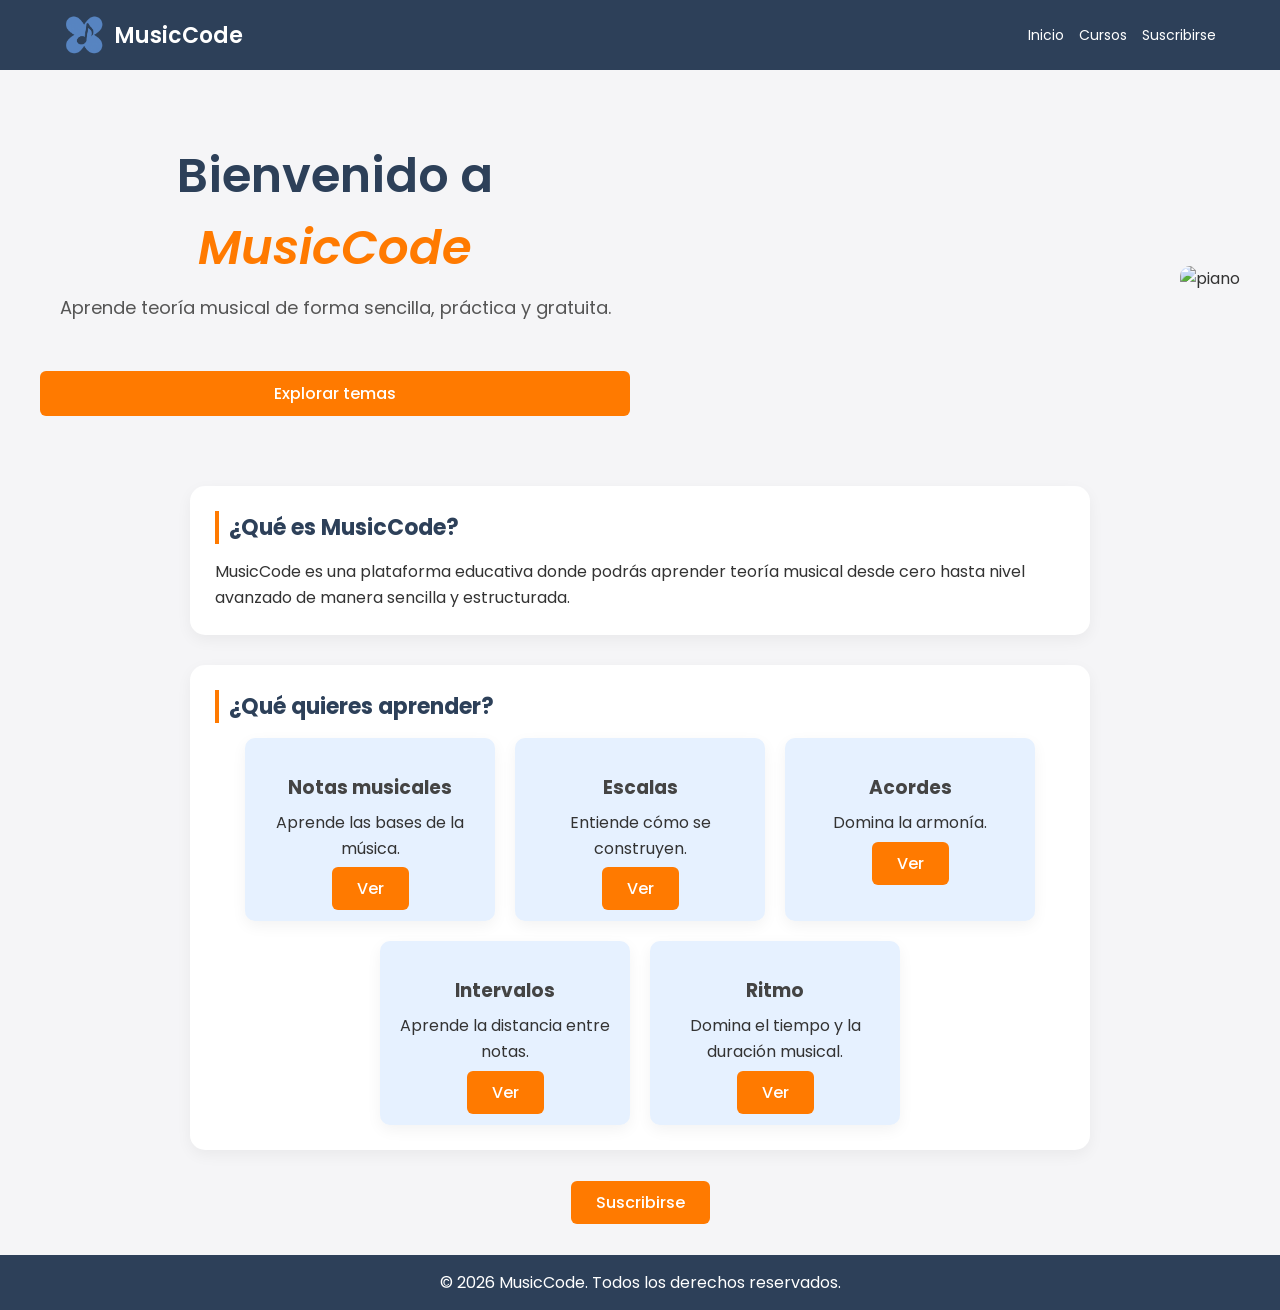
==== commit 7b4c3981: "Regresar carpeta al estado del commit 3838385" ====
--- a/index.html
+++ b/index.html
@@ -1,4 +1,3 @@
-<<<<<<< HEAD
 <!DOCTYPE html>
 <html lang="es">
 
@@ -98,111 +97,4 @@
     <script src="js/app.js"></script>
 </body>
 
-=======
-<!DOCTYPE html>
-<html lang="es">
-
-<head>
-    <meta charset="UTF-8">
-    <meta name="viewport" content="width=device-width, initial-scale=1.0">
-    <title>Music Code</title>
-    <link rel="shortcut icon" href="img/111.ico" type="x-icon">
-    <link rel="stylesheet" href="css/estiloIndex.css">
-    <link rel="stylesheet" href="css/theme.css">
-    <link href="https://fonts.googleapis.com/css2?family=Poppins:wght@300;400;600&display=swap" rel="stylesheet">
-</head>
-
-<body>
-    <!-- nav -->
-    <nav>
-        <div class="contenedor-nav">
-            <div class="logo">
-                <img src="img/111.ico" alt="MusicCode">
-                <span>MusicCode</span>
-            </div>
-            <button class="theme-toggle" id="themeToggle" aria-label="Activar modo oscuro" title="Cambiar tema">
-                <span class="icon-sun" aria-hidden="true">☀️</span>
-                <span class="icon-moon" aria-hidden="true">🌙</span>
-            </button>
-            <button class="menu-toggle" aria-label="Abrir menú">☰</button>
-            <div class="nav-links">
-                <a href="#inicio" class="nav-link">Inicio</a>
-                <a href="#cursos" class="nav-link">Cursos</a>
-                <a href="subpáginas/Suscribirse.html" class="nav-link">Suscribirse</a>
-            </div>
-        </div>
-    </nav>
-
-    <!-- Breve introducción -->
-    <header class="hero" id="inicio">
-        <div class="hero-texto">
-            <h1 class="letrasG">Bienvenido a <em>MusicCode</em></h1>
-            <p>Aprende teoría musical de forma sencilla, práctica y gratuita.</p>
-            <a href="#cursos" class="btn-terciario">Explorar temas</a>
-        </div>
-
-        <div class="hero-img">
-            <img src="img/imagen1.jpg" alt="piano">
-        </div>
-    </header>
-
-    <!-- Sobre lo que trata -->
-    <section class="tema-musical">
-        <h2>¿Qué es MusicCode?</h2>
-        <p>
-            MusicCode es una plataforma educativa donde podrás aprender teoría musical
-            desde cero hasta nivel avanzado de manera sencilla y estructurada.
-        </p>
-    </section>
-
-    <!-- Parte cursos -->
-    <section class="tema-musical" id="cursos">
-        <h2>¿Qué quieres aprender?</h2>
-
-        <div class="cards">
-            <div class="card">
-                <h3>Notas musicales</h3>
-                <p>Aprende las bases de la música.</p>
-                <a href="subpáginas/notas.html" class="btn-terciario">Ver</a>
-            </div>
-
-            <div class="card">
-                <h3>Escalas</h3>
-                <p>Entiende cómo se construyen.</p>
-                <a href="subpáginas/escalas.html" class="btn-terciario">Ver</a>
-            </div>
-
-            <div class="card">
-                <h3>Acordes</h3>
-                <p>Domina la armonía.</p>
-                <a href="subpáginas/acordes.html" class="btn-terciario">Ver</a>
-            </div>
-            <div class="card">
-                <h3>Intervalos</h3>
-                <p>Aprende la distancia entre notas.</p>
-                <a href="subpáginas/intervalos.html" class="btn-terciario">Ver</a>
-            </div>
-
-            <div class="card">
-                <h3>Ritmo</h3>
-                <p>Domina el tiempo y la duración musical.</p>
-                <a href="subpáginas/ritmo.html" class="btn-terciario">Ver</a>
-            </div>
-        </div>
-    </section>
-
-    <!-- Parte botón suscribirse -->
-    <section class="contenedor-botones">
-        <a href="subpáginas/Suscribirse.html" class="btn-terciario">Suscribirse</a>
-    </section>
-
-    <!-- Footer -->
-    <footer>
-        <p>&copy; 2026 MusicCode. Todos los derechos reservados.</p>
-    </footer>
-    <script src="js/app.js"></script>
-    <script src="js/interactivo.js"></script>
-</body>
-
->>>>>>> aa7a2d96f90710331b320c594a5c5883e2087ead
 </html>
--- a/css/estiloIndex.css
+++ b/css/estiloIndex.css
@@ -1,4 +1,3 @@
-<<<<<<< HEAD
 *{
     margin: 0;
     padding: 0;
@@ -261,454 +260,4 @@
     .nav-links.active {
         display: flex;
     }
-=======
-*{
-    .hero {
-        display: flex;
-        align-items: center;
-        justify-content: space-between;
-        padding: 40px;
-        gap: 20px;
-        max-width: 1200px;
-        margin: 32px auto;
-    }
-    .hero-texto {
-        display: flex;
-        flex-direction: column;
-        justify-content: center;
-        width: 55%;
-    }
-
-    .hero-texto .btn-terciario {
-        margin-top: 36px;
-    }
-
-    .hero-img {
-        width: 40%;
-        text-align: right;
-    }
-
-    .hero-img img {
-        width: 100%;
-        border-radius: 12px;
-        display: inline-block;
-        margin-left: 12px;
-    }
-
-    /* Hero card: título en barra clara y franja inferior oscura con botón ancho */
-    .hero-texto h1 {
-        display: block;
-        background: var(--surface);
-        color: var(--text);
-        padding: 22px 26px;
-        border-radius: 12px 12px 0 0;
-        margin: 0 0 0.5rem 0;
-        font-size: 48px;
-    }
-
-    .hero-texto p {
-        display: block;
-        background: var(--primary);
-        color: var(--link);
-        padding: 22px 26px;
-        border-radius: 0 0 12px 12px;
-        margin: 0;
-    }
-
-    .hero-texto .btn-terciario {
-        display: block;
-        width: 100%;
-        margin: 18px 0 0 0;
-        border-radius: 8px;
-    }
-@media (prefers-color-scheme: dark) {
-    :root {
-        --bg: #0b1120;
-        --surface: #16213f;
-        --surface-strong: #1f2a54;
-        --text: #f8fafc;
-        --muted: #cbd5e1;
-        --primary: #0f172a;
-        --accent: #fb923c;
-        --accent-soft: #fcd34d;
-        --border: rgba(148, 163, 184, 0.20);
-        --shadow: 0 20px 50px rgba(0, 0, 0, 0.45);
-        --link: #ffffff;
-        --hero-overlay: rgba(2, 10, 23, 0.65);
-    }
-}
-
-[data-theme="dark"] {
-    --bg: #0b1120;
-    --surface: #16213f;
-    --surface-strong: #1f2a54;
-    --text: #f8fafc;
-    --muted: #cbd5e1;
-    --primary: #0f172a;
-    --accent: #fb923c;
-    --accent-soft: #fcd34d;
-    --border: rgba(148, 163, 184, 0.20);
-    --shadow: 0 20px 50px rgba(0, 0, 0, 0.45);
-    --link: #ffffff;
-    --hero-overlay: rgba(2, 10, 23, 0.65);
-}
-
-body {
-    background-color: var(--bg);
-    color: var(--text);
-    font-family: 'Poppins', sans-serif;
-}
-
-nav {
-    background-color: var(--primary);
-    border-bottom: 1px solid var(--border);
-}
-
-.logo span,
-.nav-link,
-.menu-toggle,
-.theme-toggle {
-    color: var(--link);
-}
-
-.theme-toggle {
-    display: inline-flex;
-    align-items: center;
-    justify-content: center;
-    width: 44px;
-    height: 44px;
-    border: 1px solid rgba(255, 255, 255, 0.32);
-    border-radius: 50%;
-    background: transparent;
-    color: var(--link);
-    cursor: pointer;
-    transition: background-color 0.25s ease, transform 0.2s ease;
-    margin-right: 12px;
-}
-
-.theme-toggle:hover {
-    background-color: rgba(255, 255, 255, 0.12);
-    transform: translateY(-1px);
-}
-
-.theme-toggle .icon-moon {
-    display: none;
-}
-
-[data-theme="dark"] .theme-toggle .icon-sun {
-    display: none;
-}
-
-[data-theme="dark"] .theme-toggle .icon-moon {
-    display: inline;
-}
-
-button,
-input,
-select,
-textarea {
-    font-family: inherit;
-    background: var(--surface-strong);
-    border: 1px solid var(--border);
-    color: var(--text);
-}
-
-button:hover,
-select:focus,
-input:focus,
-textarea:focus {
-    outline: none;
-    border-color: var(--accent);
-}
-
-.hero .overlay {
-    background-color: var(--hero-overlay);
-}
-
-a.btn-terciario,
-.btn-principal,
-.btn-arriba {
-    background: var(--accent);
-    color: #fff;
-}
-
-a.btn-terciario:hover,
-.btn-principal:hover,
-.btn-arriba:hover {
-    background: var(--accent-soft);
-}
-
-.card,
-.bloque-info,
-.form-comentarios,
-.formulario-suscripcion,
-.interactive-panel {
-    background: var(--surface);
-    border: 1px solid var(--border);
-    box-shadow: var(--shadow);
-}
-
-.card h3,
-.card h4,
-.bloque-info h2 {
-    color: var(--text);
-}
-
-.card p,
-.bloque-info p,
-.panel-header p {
-    color: var(--muted);
-}
-
-/* GENERAL */
-body {
-    background-color: var(--bg);
-    color: var(--text);
-    font-family: 'Poppins', sans-serif;
-    padding-top: 100px;
-}
-
-/* NAVBAR */
-nav {
-    background-color: #2d4059;
-    position: fixed;
-    top: 0;
-    width: 100%;
-    z-index: 1000;
-    padding: 15px 0;
-}
-
-.contenedor-nav {
-    display: flex;
-    justify-content: space-between;
-    align-items: center;
-    width: 90%;
-    margin: auto;
-}
-
-.logo {
-    display: flex;
-    align-items: center;
-    gap: 10px;
-}
-
-.logo img {
-    width: 40px;
-}
-
-.logo span {
-    color: white;
-    font-size: 22px;
-    font-weight: 600;
-}
-
-.nav-links {
-    display: flex;
-    gap: 15px;
-}
-
-.nav-link {
-    color: #fff;
-    text-decoration: none;
-    font-size: 14px;
-    transition: 0.3s;
-}
-
-.nav-link:hover {
-    color: #ffd369;
-}
-
-/* HEADER */
-header {
-    text-align: center;
-    padding: 60px 20px 40px;
-}
-
-.letrasG {
-    font-size: 48px;
-    font-weight: 600;
-    color: var(--text);
-}
-
-.letrasG em {
-    color: #ff7a00;
-}
-
-header p {
-    font-size: 18px;
-    margin-top: 10px;
-    color: var(--muted);
-}
-
-/* HERO */
-.hero {
-    display: flex;
-    align-items: center;
-    justify-content: space-between;
-    padding: 40px;
-    gap: 20px;
-}
-
-.hero-texto {
-    display: flex;
-    flex-direction: column;
-    justify-content: center;
-    width: 50%;
-}
-
-.hero-texto .btn-terciario {
-    margin-top: 50px;
-}
-
-.hero-img {
-    width: 50%;
-    text-align: right;
-}
-
-.hero-img img {
-    width: 80%;
-    border-radius: 10px;
-}
-
-/* SECCIONES */
-.tema-musical {
-    background: var(--surface);
-    border-radius: 15px;
-    padding: 25px;
-    margin: 30px auto;
-    max-width: 900px;
-    box-shadow: var(--shadow);
-    transition: 0.3s;
-}
-
-.tema-musical:hover {
-    transform: translateY(-4px);
-}
-
-.tema-musical h2 {
-    font-size: 22px;
-    margin-bottom: 15px;
-    color: var(--text);
-    border-left: 4px solid var(--accent);
-    padding-left: 10px;
-}
-
-.tema-musical h3 {
-    margin-top: 15px;
-    color: var(--text);
-}
-
-.tema-musical p {
-    line-height: 1.6;
-    margin-top: 8px;
-}
-
-.tema-musical ul {
-    margin-left: 20px;
-    margin-top: 10px;
-}
-
-/* CARDS */
-.cards {
-    display: flex;
-    flex-wrap: wrap;
-    gap: 20px;
-    justify-content: center;
-}
-
-.card {
-    background: var(--surface-strong);
-    padding: 20px;
-    border-radius: 10px;
-    width: 250px;
-    text-align: center;
-    box-shadow: var(--shadow);
-    transition: 0.3s;
-}
-
-.card:hover {
-    transform: translateY(-5px);
-}
-.card p {
-    margin-bottom: 15px;
-    color: var(--muted);
-}
-/* BOTONES */
-.contenedor-botones {
-    text-align: center;
-    margin: 40px 0;
-}
-
-.btn-terciario {
-    background-color: var(--accent);
-    color: var(--link);   
-    padding: 10px 25px;
-    border-radius: 6px;
-    text-decoration: none;  
-    font-weight: 500;
-    transition: 0.3s;
-}
-
-.btn-terciario:hover {
-    background-color: #e56700;
-}
-.btn-terciario:active {
-    transform: scale(0.95);
-}
-/* FOOTER */
-footer {
-    background-color: var(--primary);
-    color: var(--link);
-    text-align: center;
-    padding: 15px;
-    margin-top: 30px;
-}
-
-/* RESPONSIVE */
-@media (max-width: 768px) {
-    .hero {
-        flex-direction: column;
-        text-align: center;
-    }
-
-    .hero-texto,
-    .hero-img {
-        width: 100%;
-    }
-
-    .hero-img img {
-        width: 100%;
-    }
-
-    .nav-links {
-        display: none;
-    }
-
-    .letrasG {
-        font-size: 32px;
-    }
-
-    header p {
-        font-size: 16px;
-    }
-}
-@media (max-width: 768px) {
-    .menu-toggle {
-        display: block;
-    }
-    .nav-links {
-        display: none;
-        flex-direction: column;
-        width: 100%;
-        background-color: #2d4059;
-        position: absolute;
-        top: 70px;
-        left: 0;
-        padding: 20px;
-        text-align: center;
-    }
-    .nav-links.active {
-        display: flex;
-    }
->>>>>>> aa7a2d96f90710331b320c594a5c5883e2087ead
 }
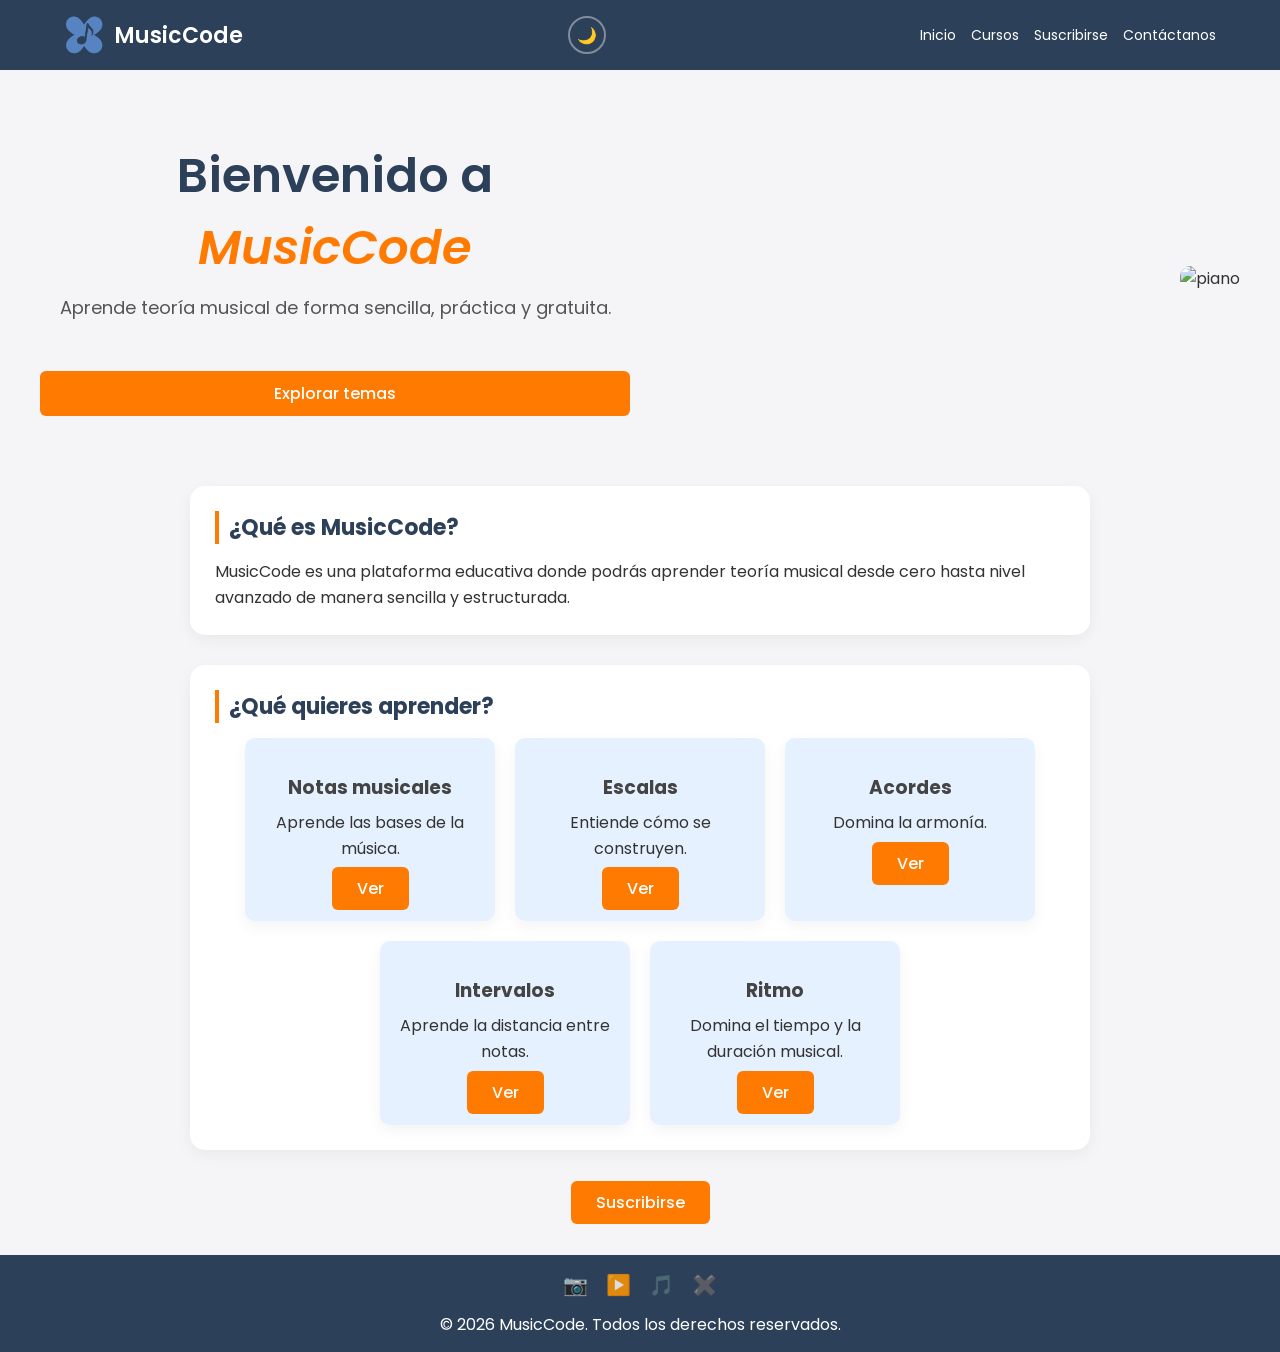
==== commit 4c5c1b88: "feat: nuevas funciones como metronomo, modo oscuro, escala de acordes, ..." ====
--- a/index.html
+++ b/index.html
@@ -7,7 +7,9 @@
     <title>Music Code</title>
     <link rel="shortcut icon" href="img/111.ico" type="x-icon">
     <link rel="stylesheet" href="css/estiloIndex.css">
+    <link rel="stylesheet" href="css/tema.css">
     <link href="https://fonts.googleapis.com/css2?family=Poppins:wght@300;400;600&display=swap" rel="stylesheet">
+    <script>if (localStorage.getItem('tema') === 'oscuro' || (!localStorage.getItem('tema') && window.matchMedia('(prefers-color-scheme: dark)').matches)) { document.documentElement.style.backgroundColor = '#121826'; }</script>
 </head>
 
 <body>
@@ -18,11 +20,13 @@
                 <img src="img/111.ico" alt="MusicCode">
                 <span>MusicCode</span>
             </div>
+            <button class="toggle-tema" aria-label="Activar modo oscuro">🌙</button>
             <button class="menu-toggle" aria-label="Abrir menú">☰</button>
             <div class="nav-links">
                 <a href="#inicio" class="nav-link">Inicio</a>
                 <a href="#cursos" class="nav-link">Cursos</a>
                 <a href="subpáginas/Suscribirse.html" class="nav-link">Suscribirse</a> <!-- Quité el / -->
+                <a href="subpáginas/contacto.html" class="nav-link">Contáctanos</a>
             </div>
         </div>
     </nav>
@@ -92,9 +96,16 @@
 
     <!-- Footer -->
     <footer>
+        <div class="footer-social">
+            <a href="#" class="social-link" aria-label="Instagram">📷</a>
+            <a href="#" class="social-link" aria-label="YouTube">▶️</a>
+            <a href="#" class="social-link" aria-label="TikTok">🎵</a>
+            <a href="#" class="social-link" aria-label="X">✖️</a>
+        </div>
         <p>&copy; 2026 MusicCode. Todos los derechos reservados.</p>
     </footer>
     <script src="js/app.js"></script>
+    <script src="js/tema.js"></script>
 </body>
 
 </html>
--- a/css/tema.css
+++ b/css/tema.css
@@ -0,0 +1,191 @@
+/* Modo oscuro compartido por todas las páginas.
+   Se apoya en las clases comunes que ya existen en cada hoja de estilo. */
+
+.toggle-tema {
+    background: none;
+    border: 2px solid rgba(255, 255, 255, 0.4);
+    color: #fff;
+    font-size: 16px;
+    width: 38px;
+    height: 38px;
+    border-radius: 50%;
+    cursor: pointer;
+    display: flex;
+    align-items: center;
+    justify-content: center;
+    transition: 0.3s;
+    margin-left: 10px;
+}
+
+.toggle-tema:hover {
+    background-color: rgba(255, 255, 255, 0.15);
+}
+
+/* Redes sociales del footer (cuentas ficticias de ejemplo) */
+.footer-social {
+    display: flex;
+    justify-content: center;
+    gap: 18px;
+    margin-bottom: 12px;
+}
+
+.social-link {
+    color: #fff;
+    text-decoration: none;
+    font-size: 20px;
+    opacity: 0.85;
+    transition: 0.3s;
+    display: inline-block;
+}
+
+.social-link:hover {
+    opacity: 1;
+    transform: translateY(-3px);
+}
+
+body.dark-mode {
+    background-color: #121826;
+    color: #e4e6eb;
+}
+
+body.dark-mode,
+body.dark-mode * {
+    transition: background-color 0.3s, color 0.3s, border-color 0.3s;
+}
+
+body.dark-mode nav {
+    background-color: #0d1320;
+}
+
+body.dark-mode .tema-musical,
+body.dark-mode .card,
+body.dark-mode .comentarios,
+body.dark-mode .comentario-ejemplo,
+body.dark-mode .texto-info,
+body.dark-mode .form-comentarios,
+body.dark-mode .mensaje-exito,
+body.dark-mode .contenedor-tabla,
+body.dark-mode table,
+body.dark-mode .reproductor,
+body.dark-mode .escalas-interactivas,
+body.dark-mode .metronomo-seccion,
+body.dark-mode .tabla-acordes-seccion {
+    background-color: #1b2233;
+    color: #e4e6eb;
+    box-shadow: 0 5px 15px rgba(0, 0, 0, 0.35);
+}
+
+body.dark-mode .reproductor h2,
+body.dark-mode .escalas-interactivas h2,
+body.dark-mode .metronomo-seccion h2,
+body.dark-mode .tabla-acordes-seccion h2 {
+    color: #ffd369;
+}
+
+body.dark-mode .reproductor-texto,
+body.dark-mode .escalas-texto,
+body.dark-mode .metronomo-texto,
+body.dark-mode .tabla-acordes-texto {
+    color: #b8bdc9;
+}
+
+body.dark-mode .campo-escala label,
+body.dark-mode .bpm-control label,
+body.dark-mode .compas-control label {
+    color: #ffd369;
+}
+
+body.dark-mode .campo-escala select,
+body.dark-mode .compas-control select {
+    background-color: #232c42;
+    color: #e4e6eb;
+    border-color: #3a445e;
+}
+
+body.dark-mode .subtitulo-box {
+    background-color: #2a3550;
+}
+
+body.dark-mode .card {
+    background-color: #1e2a44;
+}
+
+body.dark-mode .card h3 {
+    color: #ffd369;
+}
+
+body.dark-mode .card p {
+    color: #b8bdc9;
+}
+
+body.dark-mode .comentarios h2,
+body.dark-mode .tema-musical h2,
+body.dark-mode .campo label,
+body.dark-mode .letrasG,
+body.dark-mode .mensaje-exito h1 {
+    color: #ffd369;
+}
+
+body.dark-mode .mensaje-exito p {
+    color: #b8bdc9;
+}
+
+body.dark-mode .comentario-ejemplo h4 {
+    color: #ffd369;
+}
+
+body.dark-mode .comentario-ejemplo p,
+body.dark-mode header p,
+body.dark-mode .comentario-texto {
+    color: #b8bdc9;
+}
+
+body.dark-mode .form-comentarios input,
+body.dark-mode .form-comentarios textarea,
+body.dark-mode .campo input,
+body.dark-mode .campo select,
+body.dark-mode .campo textarea {
+    background-color: #232c42;
+    color: #e4e6eb;
+    border-color: #3a445e;
+}
+
+body.dark-mode th,
+body.dark-mode td {
+    border-color: #3a445e;
+}
+
+body.dark-mode tr:nth-child(even) td {
+    background-color: #202a41;
+}
+
+body.dark-mode footer {
+    background-color: #0d1320;
+}
+
+body.dark-mode .btn-arriba {
+    background-color: #ffd369;
+    color: #121826;
+}
+
+body.dark-mode .btn-arriba:hover {
+    background-color: #ff7a00;
+    color: #fff;
+}
+
+body.dark-mode .nota {
+    color: #ffd369;
+}
+
+body.dark-mode .redes-sociales h2 {
+    color: #ffd369;
+}
+
+body.dark-mode .red-social {
+    background-color: #1b2233;
+    color: #e4e6eb;
+}
+
+body.dark-mode .mensaje-confirmacion {
+    color: #ffd369;
+}
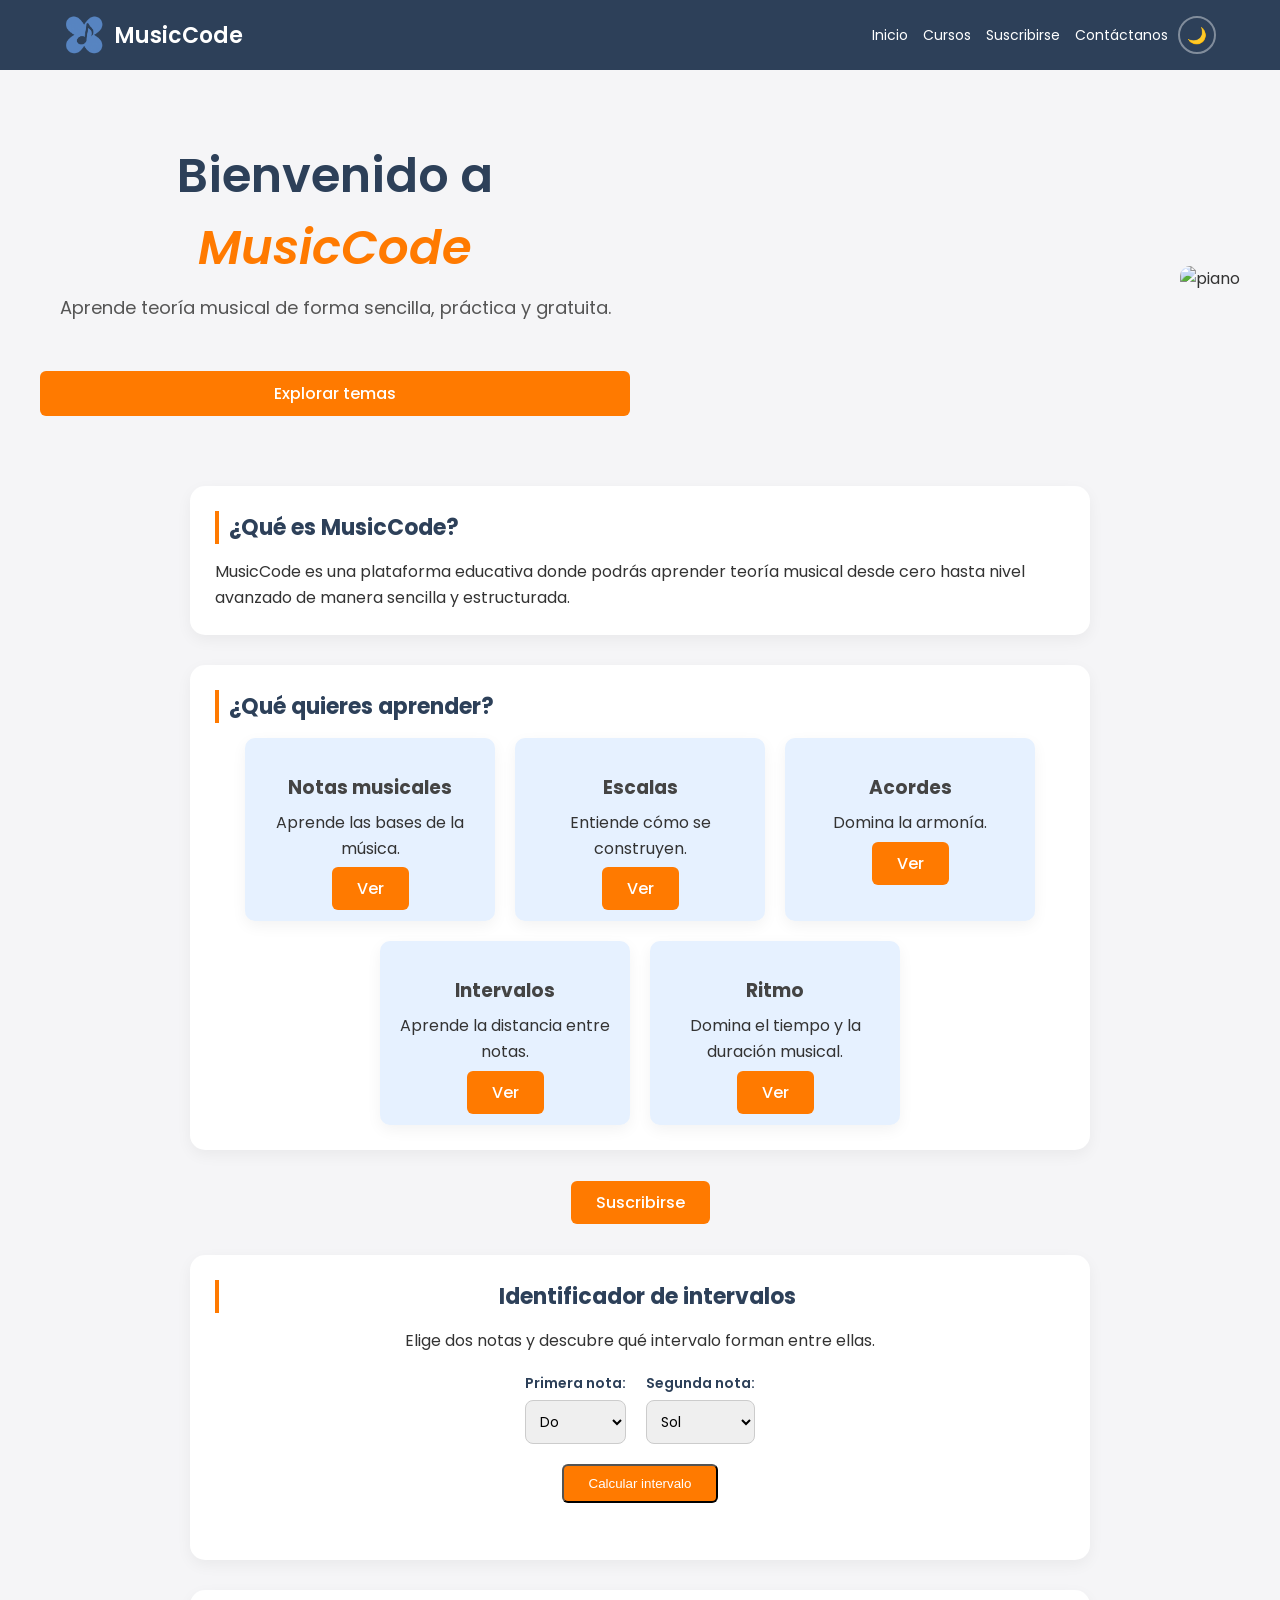
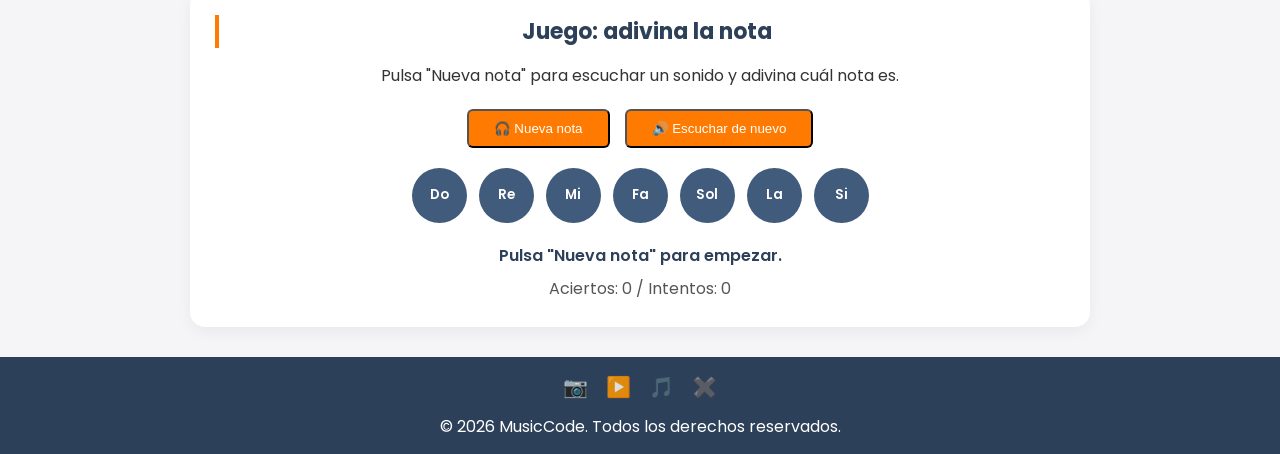
==== commit 20f5b8e7: "feat: two new ideas xd" ====
--- a/index.html
+++ b/index.html
@@ -20,7 +20,6 @@
                 <img src="img/111.ico" alt="MusicCode">
                 <span>MusicCode</span>
             </div>
-            <button class="toggle-tema" aria-label="Activar modo oscuro">🌙</button>
             <button class="menu-toggle" aria-label="Abrir menú">☰</button>
             <div class="nav-links">
                 <a href="#inicio" class="nav-link">Inicio</a>
@@ -28,6 +27,7 @@
                 <a href="subpáginas/Suscribirse.html" class="nav-link">Suscribirse</a> <!-- Quité el / -->
                 <a href="subpáginas/contacto.html" class="nav-link">Contáctanos</a>
             </div>
+            <button class="toggle-tema" aria-label="Activar modo oscuro">🌙</button>
         </div>
     </nav>
 
@@ -94,6 +94,78 @@
         <a href="subpáginas/Suscribirse.html" class="btn-terciario">Suscribirse</a> <!-- Quité el / -->
     </section>
 
+    <!-- IDENTIFICADOR DE INTERVALOS -->
+    <section class="tema-musical identificador-intervalos">
+        <h2>Identificador de intervalos</h2>
+        <p>Elige dos notas y descubre qué intervalo forman entre ellas.</p>
+
+        <div class="selectores-intervalo">
+            <div class="campo-intervalo">
+                <label for="notaUno">Primera nota:</label>
+                <select id="notaUno">
+                    <option value="Do">Do</option>
+                    <option value="Do#">Do#</option>
+                    <option value="Re">Re</option>
+                    <option value="Re#">Re#</option>
+                    <option value="Mi">Mi</option>
+                    <option value="Fa">Fa</option>
+                    <option value="Fa#">Fa#</option>
+                    <option value="Sol">Sol</option>
+                    <option value="Sol#">Sol#</option>
+                    <option value="La">La</option>
+                    <option value="La#">La#</option>
+                    <option value="Si">Si</option>
+                </select>
+            </div>
+
+            <div class="campo-intervalo">
+                <label for="notaDos">Segunda nota:</label>
+                <select id="notaDos">
+                    <option value="Do">Do</option>
+                    <option value="Do#">Do#</option>
+                    <option value="Re">Re</option>
+                    <option value="Re#">Re#</option>
+                    <option value="Mi">Mi</option>
+                    <option value="Fa">Fa</option>
+                    <option value="Fa#">Fa#</option>
+                    <option value="Sol" selected>Sol</option>
+                    <option value="Sol#">Sol#</option>
+                    <option value="La">La</option>
+                    <option value="La#">La#</option>
+                    <option value="Si">Si</option>
+                </select>
+            </div>
+        </div>
+
+        <button class="btn-terciario" id="btnCalcularIntervalo">Calcular intervalo</button>
+
+        <p class="resultado-intervalo" id="resultadoIntervalo"></p>
+    </section>
+
+    <!-- JUEGO ADIVINA LA NOTA -->
+    <section class="tema-musical juego-notas">
+        <h2>Juego: adivina la nota</h2>
+        <p>Pulsa "Nueva nota" para escuchar un sonido y adivina cuál nota es.</p>
+
+        <div class="botones-juego">
+            <button class="btn-terciario" id="btnNuevaNota">🎧 Nueva nota</button>
+            <button class="btn-terciario" id="btnEscucharOtraVez">🔊 Escuchar de nuevo</button>
+        </div>
+
+        <div class="notas-botones">
+            <button class="btn-nota" data-nota="Do">Do</button>
+            <button class="btn-nota" data-nota="Re">Re</button>
+            <button class="btn-nota" data-nota="Mi">Mi</button>
+            <button class="btn-nota" data-nota="Fa">Fa</button>
+            <button class="btn-nota" data-nota="Sol">Sol</button>
+            <button class="btn-nota" data-nota="La">La</button>
+            <button class="btn-nota" data-nota="Si">Si</button>
+        </div>
+
+        <p class="resultado-juego" id="resultadoJuego">Pulsa "Nueva nota" para empezar.</p>
+        <p class="puntaje-juego" id="puntajeJuego">Aciertos: 0 / Intentos: 0</p>
+    </section>
+
     <!-- Footer -->
     <footer>
         <div class="footer-social">
@@ -106,6 +178,9 @@
     </footer>
     <script src="js/app.js"></script>
     <script src="js/tema.js"></script>
+    <script src="js/audio.js"></script>
+    <script src="js/intervalos.js"></script>
+    <script src="js/juegoNotas.js"></script>
 </body>
 
 </html>
--- a/css/estiloIndex.css
+++ b/css/estiloIndex.css
@@ -212,6 +212,96 @@
     text-align: center;
     padding: 15px;
     margin-top: 30px;
+}
+
+/* IDENTIFICADOR DE INTERVALOS */
+.identificador-intervalos {
+    text-align: center;
+}
+
+.selectores-intervalo {
+    display: flex;
+    flex-wrap: wrap;
+    justify-content: center;
+    gap: 20px;
+    margin: 20px 0;
+}
+
+.campo-intervalo {
+    display: flex;
+    flex-direction: column;
+    gap: 6px;
+    text-align: left;
+}
+
+.campo-intervalo label {
+    font-weight: 600;
+    color: #2d4059;
+    font-size: 14px;
+}
+
+.campo-intervalo select {
+    padding: 10px;
+    border: 1px solid #ccc;
+    border-radius: 8px;
+    font-family: 'Poppins', sans-serif;
+    font-size: 14px;
+}
+
+.resultado-intervalo {
+    margin-top: 20px;
+    font-weight: 600;
+    color: #2d4059;
+    min-height: 24px;
+}
+
+/* JUEGO ADIVINA LA NOTA */
+.juego-notas {
+    text-align: center;
+}
+
+.botones-juego {
+    display: flex;
+    flex-wrap: wrap;
+    justify-content: center;
+    gap: 15px;
+    margin: 20px 0;
+}
+
+.notas-botones {
+    display: flex;
+    flex-wrap: wrap;
+    justify-content: center;
+    gap: 12px;
+    margin-bottom: 20px;
+}
+
+.btn-nota {
+    width: 55px;
+    height: 55px;
+    border-radius: 50%;
+    border: none;
+    background-color: #415b7c;
+    color: white;
+    font-weight: 600;
+    font-family: 'Poppins', sans-serif;
+    cursor: pointer;
+    transition: 0.2s;
+}
+
+.btn-nota:hover {
+    background-color: #2d4059;
+}
+
+.resultado-juego {
+    font-weight: 600;
+    color: #2d4059;
+    min-height: 24px;
+}
+
+.puntaje-juego {
+    color: #555;
+    margin-top: 8px;
 }
 
 /* RESPONSIVE */
--- a/css/tema.css
+++ b/css/tema.css
@@ -21,6 +21,17 @@
     background-color: rgba(255, 255, 255, 0.15);
 }
 
+/* Empuja el menú (o el botón hamburguesa en móvil) hacia la derecha,
+   para que el botón de tema quede pegado justo después de los enlaces */
+.contenedor-nav {
+    justify-content: flex-start;
+}
+
+.nav-links,
+.menu-toggle {
+    margin-left: auto;
+}
+
 /* Redes sociales del footer (cuentas ficticias de ejemplo) */
 .footer-social {
     display: flex;
@@ -91,15 +102,26 @@
 
 body.dark-mode .campo-escala label,
 body.dark-mode .bpm-control label,
-body.dark-mode .compas-control label {
+body.dark-mode .compas-control label,
+body.dark-mode .campo-intervalo label {
     color: #ffd369;
 }
 
 body.dark-mode .campo-escala select,
-body.dark-mode .compas-control select {
+body.dark-mode .compas-control select,
+body.dark-mode .campo-intervalo select {
     background-color: #232c42;
     color: #e4e6eb;
     border-color: #3a445e;
+}
+
+body.dark-mode .resultado-intervalo,
+body.dark-mode .resultado-juego {
+    color: #ffd369;
+}
+
+body.dark-mode .puntaje-juego {
+    color: #b8bdc9;
 }
 
 body.dark-mode .subtitulo-box {
